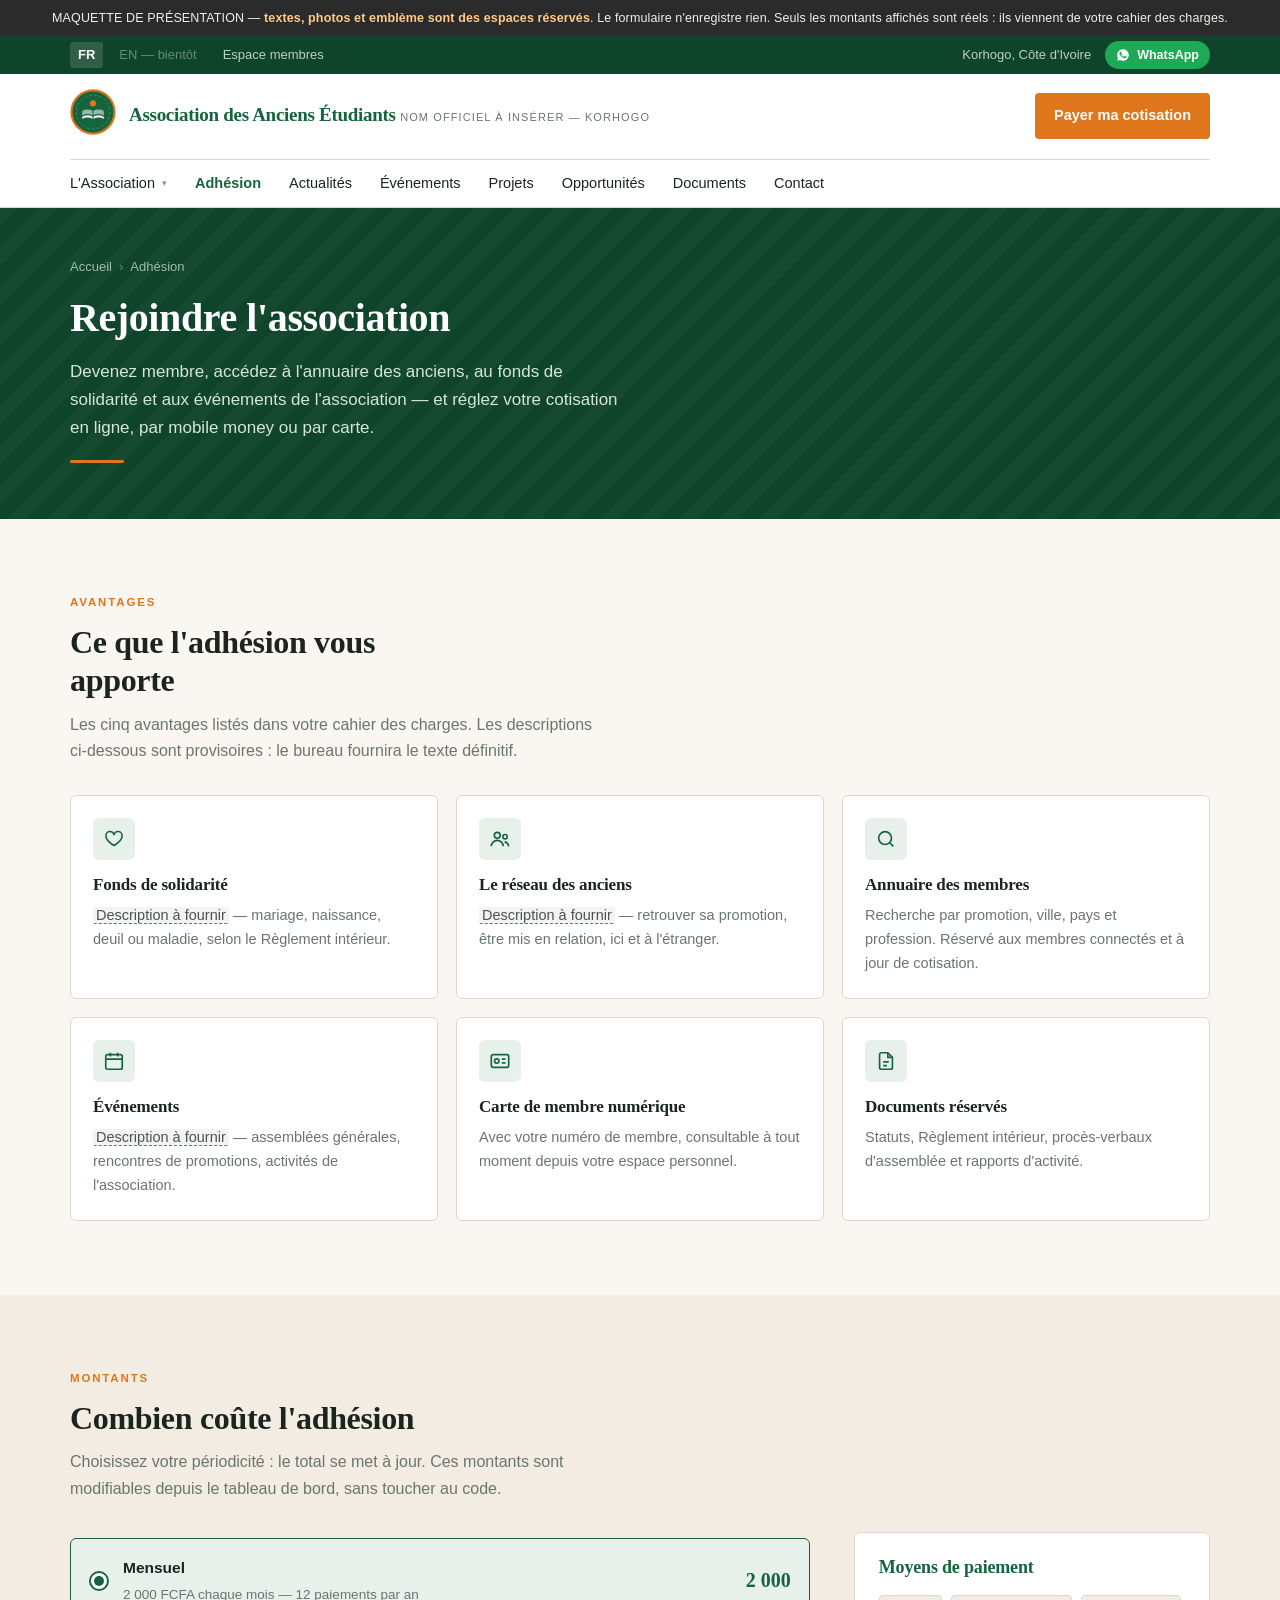
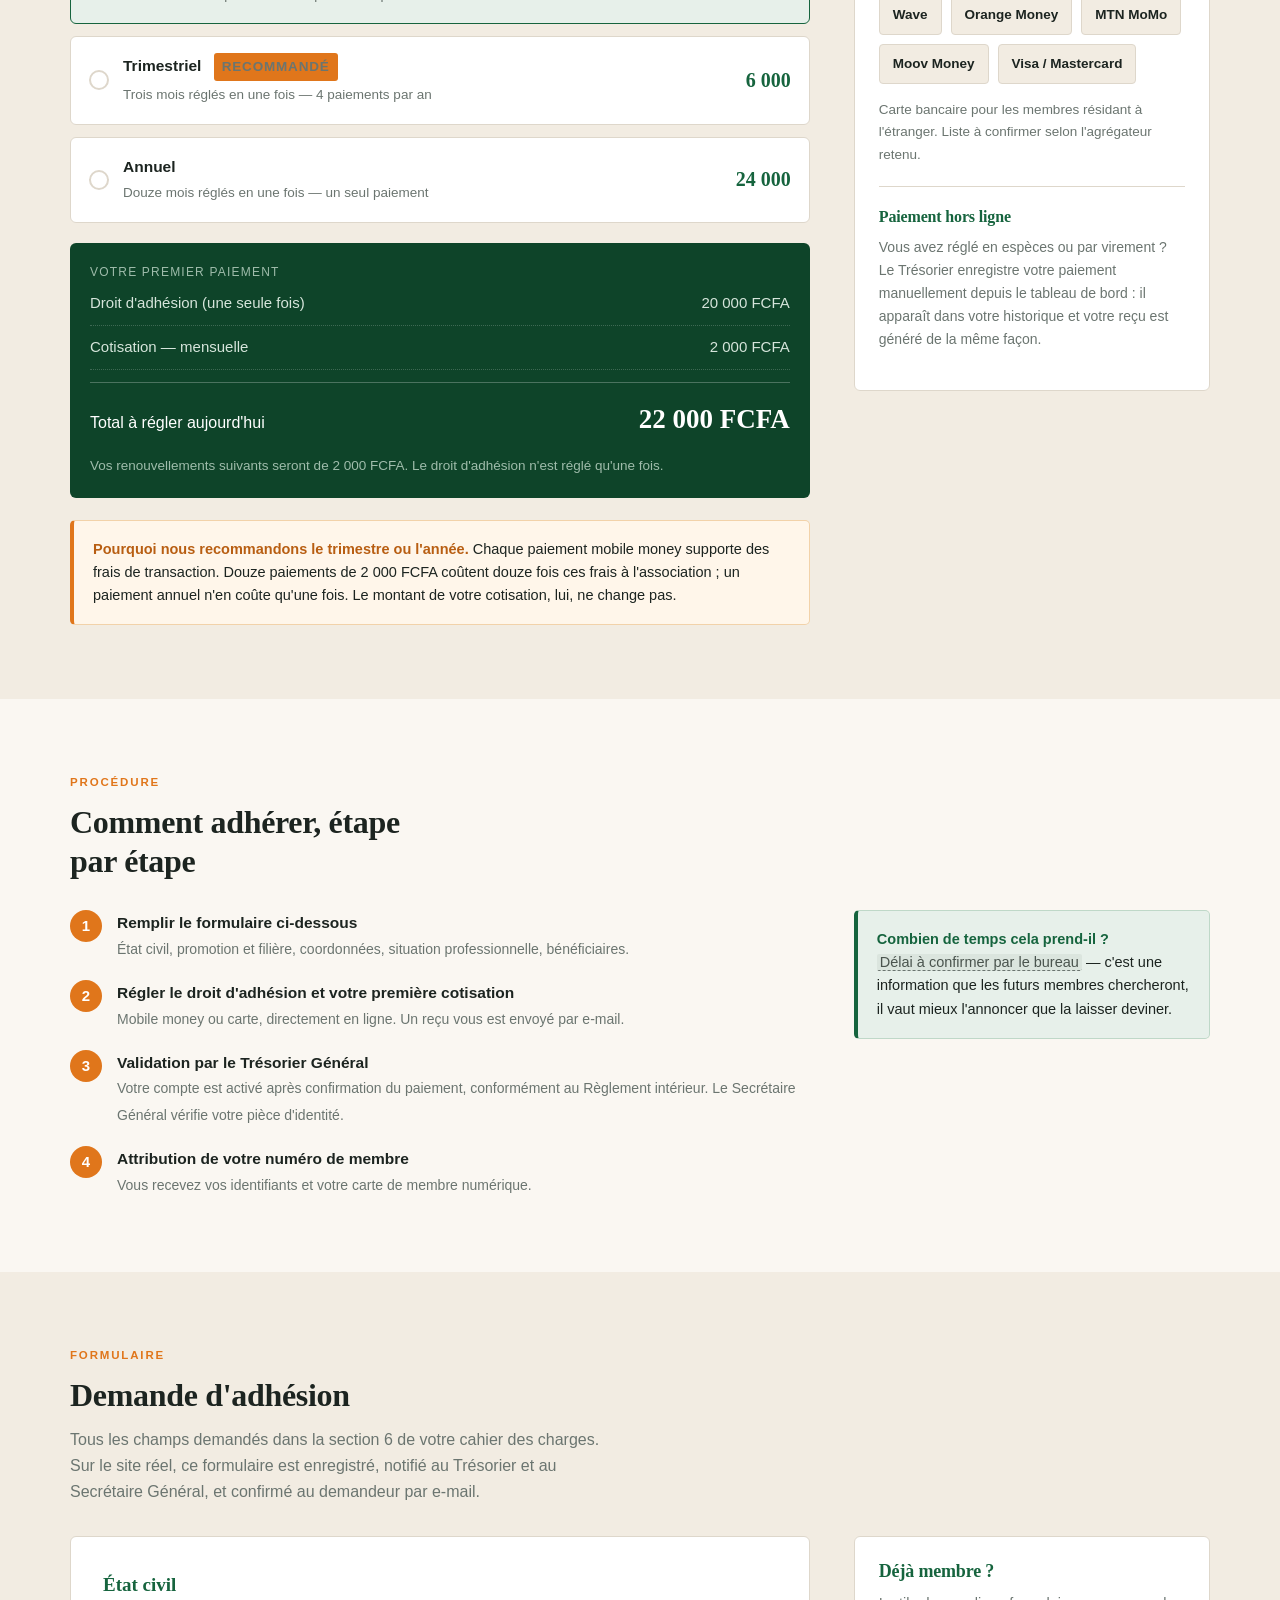
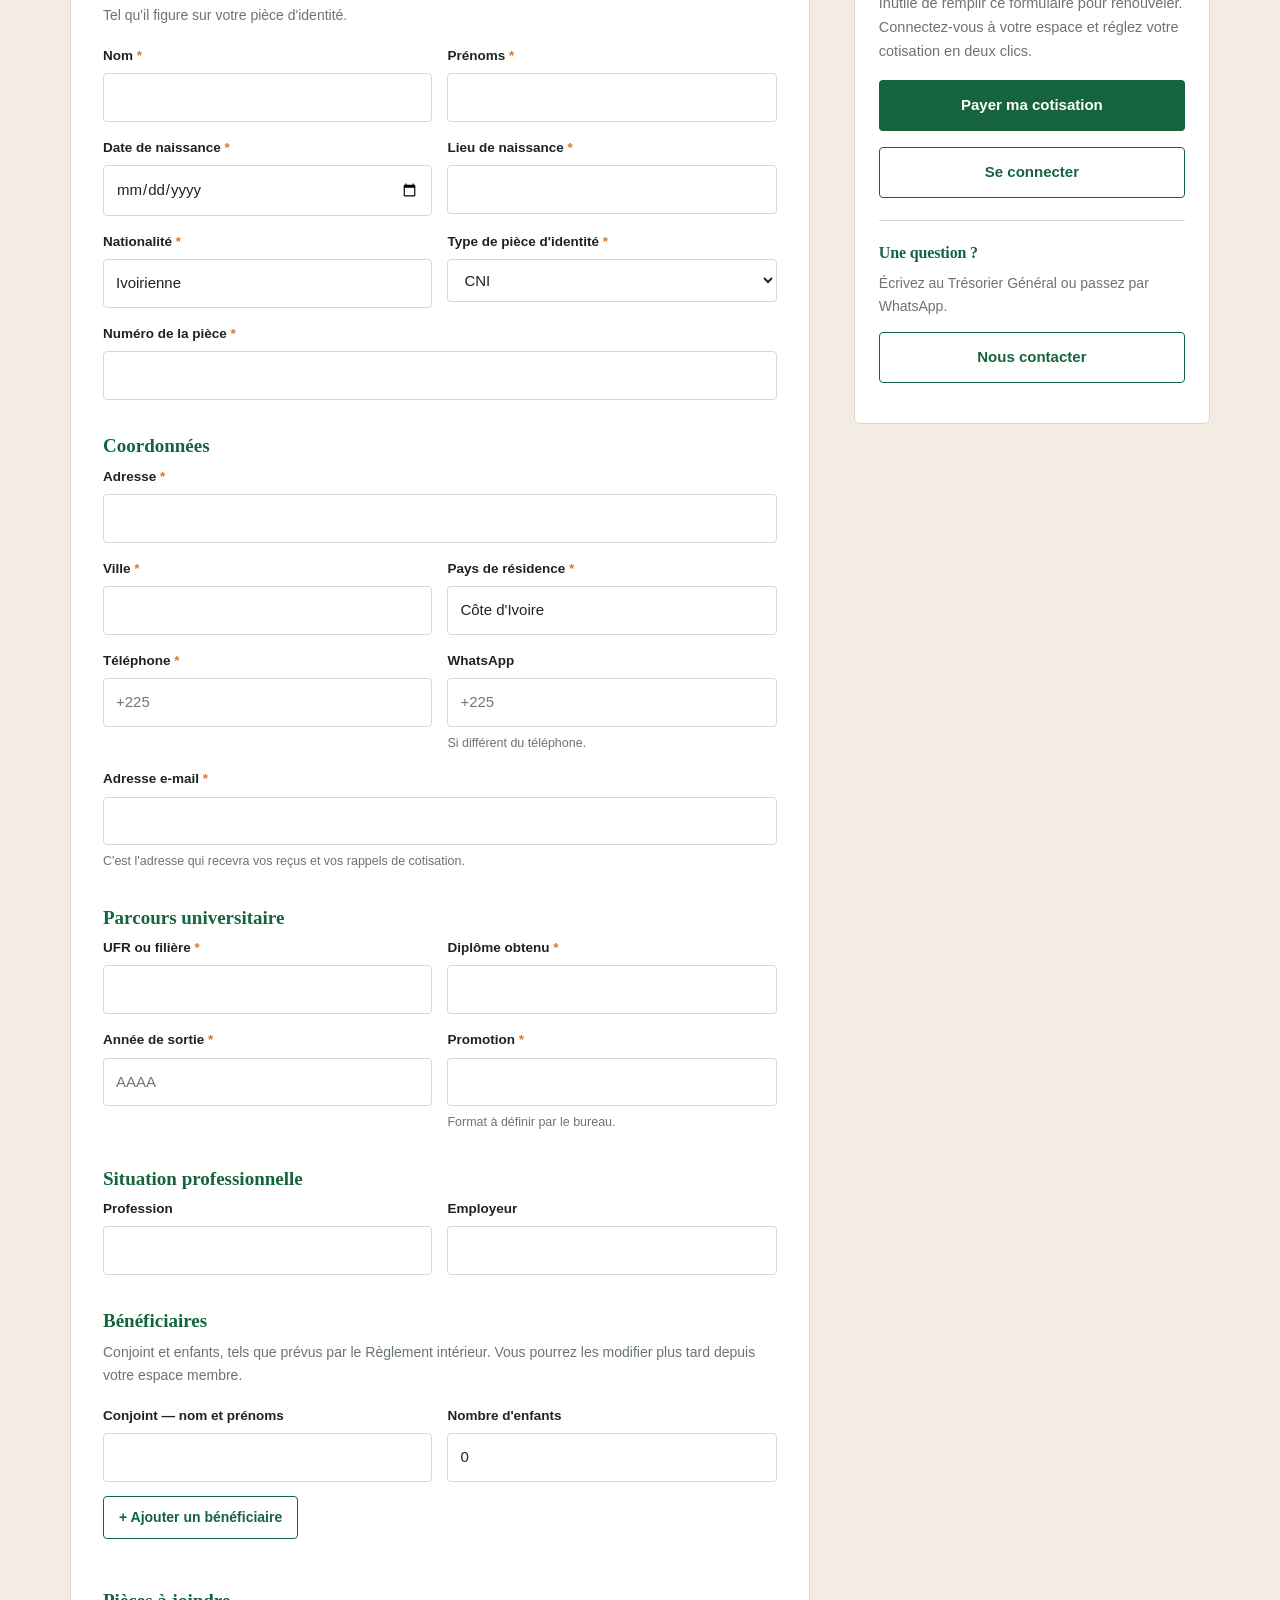
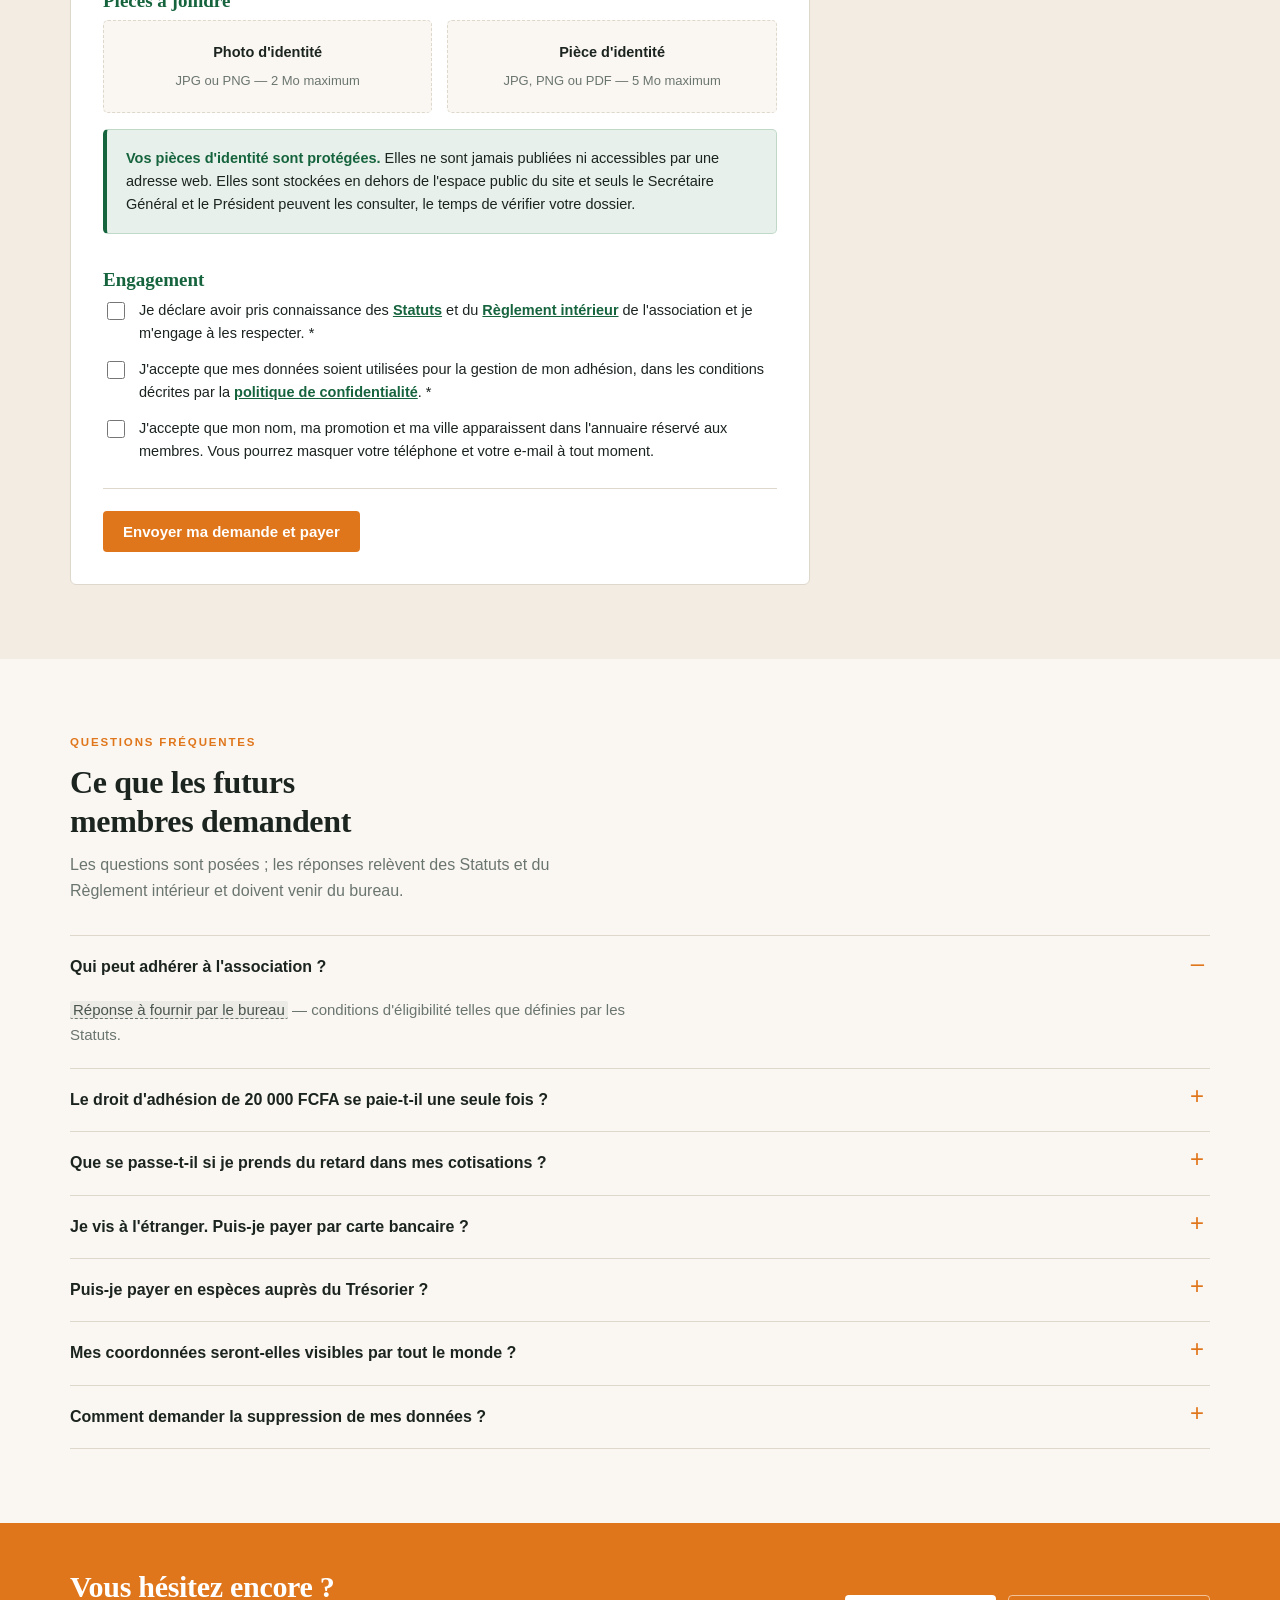
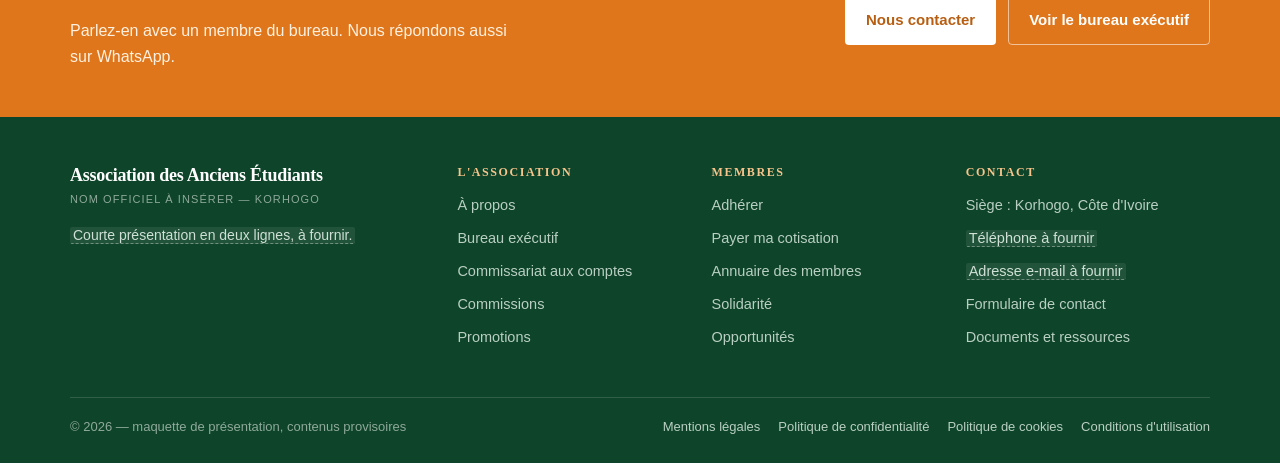
==== adhesion.html @ 7aca17e1 "Ajout des maquettes Adhesion et Bureau executif + feuille de style partagee" ====
<!DOCTYPE html>
<html lang="fr">
<head>
<meta charset="utf-8">
<meta name="viewport" content="width=device-width, initial-scale=1">
<meta name="robots" content="noindex, nofollow">
<title>Adhésion — Maquette</title>
<link rel="stylesheet" href="assets/style.css">
</head>
<body>

<div class="maquette-bar">
  MAQUETTE DE PRÉSENTATION — <b>textes, photos et emblème sont des espaces réservés</b>. Le formulaire n'enregistre rien. Seuls les montants affichés sont réels : ils viennent de votre cahier des charges.
</div>

<div class="util">
  <div class="wrap">
    <div class="util-left">
      <div class="lang"><span class="on">FR</span><span class="off">EN — bientôt</span></div>
      <a href="#">Espace membres</a>
    </div>
    <div class="util-right">
      <a href="#">Korhogo, Côte d'Ivoire</a>
      <a class="wa" href="#">
        <svg width="14" height="14" viewBox="0 0 24 24" fill="currentColor"><path d="M12 2a10 10 0 0 0-8.6 15.1L2 22l5-1.3A10 10 0 1 0 12 2zm5.5 14.2c-.2.7-1.3 1.3-1.9 1.3-.5 0-1.1.2-3.6-.8-3-1.3-4.9-4.4-5-4.6-.2-.2-1.2-1.6-1.2-3s.7-2.1 1-2.4c.3-.3.6-.4.8-.4h.6c.2 0 .4 0 .7.5l1 2.3c.1.2.1.4 0 .6l-.4.6-.3.3c-.1.2-.3.3-.1.6.2.3.8 1.3 1.7 2.1 1.2 1 2.1 1.4 2.4 1.5.3.1.4.1.6-.1l.9-1c.2-.2.4-.2.6-.1l2.1 1c.3.2.5.2.6.4.1.1.1.6-.1 1.2z"/></svg>
        WhatsApp
      </a>
    </div>
  </div>
</div>

<header class="site">
  <div class="wrap">
    <a class="brand" href="index.html">
      <span class="seal">
        <svg width="46" height="46" viewBox="0 0 64 64" role="img" aria-label="Emblème provisoire">
          <circle cx="32" cy="32" r="30" fill="#16643E"/>
          <circle cx="32" cy="32" r="30" fill="none" stroke="#E0761B" stroke-width="3"/>
          <circle cx="32" cy="32" r="23.5" fill="none" stroke="rgba(255,255,255,.35)" stroke-width="1" stroke-dasharray="3 4"/>
          <path d="M17 38.5c4.5-2.6 9.5-2.6 15 0 5.5-2.6 10.5-2.6 15 0v3.2c-4.5-2.6-9.5-2.6-15 0-5.5-2.6-10.5-2.6-15 0z" fill="#fff" opacity=".92"/>
          <path d="M17 30.5c4.5-2.6 9.5-2.6 15 0 5.5-2.6 10.5-2.6 15 0v6.4c-4.5-2.6-9.5-2.6-15 0-5.5-2.6-10.5-2.6-15 0z" fill="#fff" opacity=".55"/>
          <path d="M32 30.5v11.7" stroke="#16643E" stroke-width="1.4"/>
          <circle cx="32" cy="20" r="4.2" fill="#E0761B"/>
        </svg>
      </span>
      <span class="brand-txt">
        <span class="brand-name">Association des Anciens Étudiants</span>
        <span class="brand-sub">Nom officiel à insérer — Korhogo</span>
      </span>
    </a>

    <nav class="main">
      <ul>
        <li><a href="bureau.html">L'Association <span class="caret">▾</span></a></li>
        <li><a href="adhesion.html" style="color:var(--vert);font-weight:700">Adhésion</a></li>
        <li><a href="#">Actualités</a></li>
        <li><a href="#">Événements</a></li>
        <li><a href="#">Projets</a></li>
        <li><a href="#">Opportunités</a></li>
        <li><a href="#">Documents</a></li>
        <li><a href="#">Contact</a></li>
      </ul>
    </nav>

    <a class="btn btn-or header-cta" href="#paiement">Payer ma cotisation</a>
    <button class="burger" aria-label="Menu"><i></i><i></i><i></i></button>
  </div>
</header>

<div class="page-hero">
  <div class="wrap">
    <div class="fil"><a href="index.html">Accueil</a><span>›</span>Adhésion</div>
    <h1>Rejoindre l'association</h1>
    <p class="chapo">Devenez membre, accédez à l'annuaire des anciens, au fonds de solidarité et aux événements de l'association — et réglez votre cotisation en ligne, par mobile money ou par carte.</p>
    <div class="rule"></div>
  </div>
</div>

<section>
  <div class="wrap">
    <div class="sec-head">
      <div class="sec-kicker">Avantages</div>
      <h2>Ce que l'adhésion vous apporte</h2>
      <p>Les cinq avantages listés dans votre cahier des charges. Les descriptions ci-dessous sont provisoires : le bureau fournira le texte définitif.</p>
    </div>
    <div class="av-grid">
      <div class="av">
        <div class="ico"><svg width="22" height="22" viewBox="0 0 24 24" fill="none" stroke="currentColor" stroke-width="1.8"><path d="M20.8 8.6c0 5.5-8.8 10.4-8.8 10.4S3.2 14.1 3.2 8.6a4.4 4.4 0 0 1 8.8-.8 4.4 4.4 0 0 1 8.8.8z"/></svg></div>
        <h3>Fonds de solidarité</h3>
        <p><span class="ph">Description à fournir</span> — mariage, naissance, deuil ou maladie, selon le Règlement intérieur.</p>
      </div>
      <div class="av">
        <div class="ico"><svg width="22" height="22" viewBox="0 0 24 24" fill="none" stroke="currentColor" stroke-width="1.8"><circle cx="9" cy="8" r="3.2"/><path d="M2.5 20a6.5 6.5 0 0 1 13 0"/><circle cx="17.5" cy="9.5" r="2.4"/><path d="M17 15.2a5.5 5.5 0 0 1 4.5 4.8"/></svg></div>
        <h3>Le réseau des anciens</h3>
        <p><span class="ph">Description à fournir</span> — retrouver sa promotion, être mis en relation, ici et à l'étranger.</p>
      </div>
      <div class="av">
        <div class="ico"><svg width="22" height="22" viewBox="0 0 24 24" fill="none" stroke="currentColor" stroke-width="1.8"><circle cx="11" cy="11" r="7"/><path d="M20 20l-3.6-3.6"/></svg></div>
        <h3>Annuaire des membres</h3>
        <p>Recherche par promotion, ville, pays et profession. Réservé aux membres connectés et à jour de cotisation.</p>
      </div>
      <div class="av">
        <div class="ico"><svg width="22" height="22" viewBox="0 0 24 24" fill="none" stroke="currentColor" stroke-width="1.8"><rect x="3" y="5" width="18" height="16" rx="2"/><path d="M3 10h18M8 3v4M16 3v4"/></svg></div>
        <h3>Événements</h3>
        <p><span class="ph">Description à fournir</span> — assemblées générales, rencontres de promotions, activités de l'association.</p>
      </div>
      <div class="av">
        <div class="ico"><svg width="22" height="22" viewBox="0 0 24 24" fill="none" stroke="currentColor" stroke-width="1.8"><rect x="2.5" y="5" width="19" height="14" rx="2"/><circle cx="8.5" cy="12" r="2.4"/><path d="M14 10h4M14 14h4"/></svg></div>
        <h3>Carte de membre numérique</h3>
        <p>Avec votre numéro de membre, consultable à tout moment depuis votre espace personnel.</p>
      </div>
      <div class="av">
        <div class="ico"><svg width="22" height="22" viewBox="0 0 24 24" fill="none" stroke="currentColor" stroke-width="1.8"><path d="M14 3H7a2 2 0 0 0-2 2v14a2 2 0 0 0 2 2h10a2 2 0 0 0 2-2V8z"/><path d="M14 3v5h5M9 13h6M9 17h4"/></svg></div>
        <h3>Documents réservés</h3>
        <p>Statuts, Règlement intérieur, procès-verbaux d'assemblée et rapports d'activité.</p>
      </div>
    </div>
  </div>
</section>

<section class="intro" id="paiement">
  <div class="wrap">
    <div class="sec-head">
      <div class="sec-kicker">Montants</div>
      <h2>Combien coûte l'adhésion</h2>
      <p>Choisissez votre périodicité : le total se met à jour. Ces montants sont modifiables depuis le tableau de bord, sans toucher au code.</p>
    </div>

    <div class="adh-cols">
      <div>
        <div class="freq">
          <label>
            <input type="radio" name="freq" value="1" checked>
            <span class="opt">
              <span class="dot"></span>
              <span class="txt"><b>Mensuel</b><span>2 000 FCFA chaque mois — 12 paiements par an</span></span>
              <span class="prix">2 000</span>
            </span>
          </label>
          <label>
            <input type="radio" name="freq" value="3">
            <span class="opt">
              <span class="dot"></span>
              <span class="txt"><b>Trimestriel <span class="badge-eco">Recommandé</span></b><span>Trois mois réglés en une fois — 4 paiements par an</span></span>
              <span class="prix">6 000</span>
            </span>
          </label>
          <label>
            <input type="radio" name="freq" value="12">
            <span class="opt">
              <span class="dot"></span>
              <span class="txt"><b>Annuel</b><span>Douze mois réglés en une fois — un seul paiement</span></span>
              <span class="prix">24 000</span>
            </span>
          </label>
        </div>

        <div class="total">
          <div class="l">Votre premier paiement</div>
          <div class="ligne"><span>Droit d'adhésion (une seule fois)</span><span>20 000 FCFA</span></div>
          <div class="ligne"><span>Cotisation — <span id="lib-freq">mensuelle</span></span><span id="mt-cot">2 000 FCFA</span></div>
          <div class="somme"><span>Total à régler aujourd'hui</span><b id="mt-total">22 000 FCFA</b></div>
          <p style="font-size:13.5px;color:#9FBCAB;margin:14px 0 0">Vos renouvellements suivants seront de <span id="mt-suite">2 000 FCFA</span>. Le droit d'adhésion n'est réglé qu'une fois.</p>
        </div>

        <div class="notice" style="margin-top:22px">
          <strong>Pourquoi nous recommandons le trimestre ou l'année.</strong> Chaque paiement mobile money supporte des frais de transaction. Douze paiements de 2 000 FCFA coûtent douze fois ces frais à l'association ; un paiement annuel n'en coûte qu'une fois. Le montant de votre cotisation, lui, ne change pas.
        </div>
      </div>

      <aside class="sticky-col">
        <div class="aside-card">
          <h3>Moyens de paiement</h3>
          <div class="moyens" style="margin-top:16px">
            <span class="moyen" style="background:var(--creme-2);border-color:var(--ligne);color:var(--encre)">Wave</span>
            <span class="moyen" style="background:var(--creme-2);border-color:var(--ligne);color:var(--encre)">Orange Money</span>
            <span class="moyen" style="background:var(--creme-2);border-color:var(--ligne);color:var(--encre)">MTN MoMo</span>
            <span class="moyen" style="background:var(--creme-2);border-color:var(--ligne);color:var(--encre)">Moov Money</span>
            <span class="moyen" style="background:var(--creme-2);border-color:var(--ligne);color:var(--encre)">Visa / Mastercard</span>
          </div>
          <p style="font-size:13.5px;color:var(--gris);margin-top:15px">Carte bancaire pour les membres résidant à l'étranger. Liste à confirmer selon l'agrégateur retenu.</p>
          <hr style="border:0;border-top:1px solid var(--ligne);margin:20px 0">
          <h3 style="font-size:16px">Paiement hors ligne</h3>
          <p style="font-size:14px;color:var(--gris);margin-top:10px">Vous avez réglé en espèces ou par virement ? Le Trésorier enregistre votre paiement manuellement depuis le tableau de bord : il apparaît dans votre historique et votre reçu est généré de la même façon.</p>
        </div>
      </aside>
    </div>
  </div>
</section>

<section>
  <div class="wrap">
    <div class="sec-head">
      <div class="sec-kicker">Procédure</div>
      <h2>Comment adhérer, étape par étape</h2>
    </div>
    <div class="adh-cols">
      <div>
        <ol class="etapes" style="color:var(--encre)">
          <li><div><strong>Remplir le formulaire ci-dessous</strong><span style="color:var(--gris)">État civil, promotion et filière, coordonnées, situation professionnelle, bénéficiaires.</span></div></li>
          <li><div><strong>Régler le droit d'adhésion et votre première cotisation</strong><span style="color:var(--gris)">Mobile money ou carte, directement en ligne. Un reçu vous est envoyé par e-mail.</span></div></li>
          <li><div><strong>Validation par le Trésorier Général</strong><span style="color:var(--gris)">Votre compte est activé après confirmation du paiement, conformément au Règlement intérieur. Le Secrétaire Général vérifie votre pièce d'identité.</span></div></li>
          <li><div><strong>Attribution de votre numéro de membre</strong><span style="color:var(--gris)">Vous recevez vos identifiants et votre carte de membre numérique.</span></div></li>
        </ol>
      </div>
      <aside>
        <div class="notice vert">
          <strong>Combien de temps cela prend-il ?</strong><br>
          <span class="ph">Délai à confirmer par le bureau</span> — c'est une information que les futurs membres chercheront, il vaut mieux l'annoncer que la laisser deviner.
        </div>
      </aside>
    </div>
  </div>
</section>

<section class="intro">
  <div class="wrap">
    <div class="sec-head">
      <div class="sec-kicker">Formulaire</div>
      <h2>Demande d'adhésion</h2>
      <p>Tous les champs demandés dans la section 6 de votre cahier des charges. Sur le site réel, ce formulaire est enregistré, notifié au Trésorier et au Secrétaire Général, et confirmé au demandeur par e-mail.</p>
    </div>

    <div class="adh-cols">
      <form class="form-card" id="adh" novalidate>
        <fieldset class="fs">
          <legend>État civil</legend>
          <p class="hint">Tel qu'il figure sur votre pièce d'identité.</p>
          <div class="fgrid">
            <div class="f"><label>Nom <span class="req">*</span></label><input type="text" autocomplete="family-name"></div>
            <div class="f"><label>Prénoms <span class="req">*</span></label><input type="text" autocomplete="given-name"></div>
            <div class="f"><label>Date de naissance <span class="req">*</span></label><input type="date"></div>
            <div class="f"><label>Lieu de naissance <span class="req">*</span></label><input type="text"></div>
            <div class="f"><label>Nationalité <span class="req">*</span></label><input type="text" value="Ivoirienne"></div>
            <div class="f">
              <label>Type de pièce d'identité <span class="req">*</span></label>
              <select><option>CNI</option><option>Passeport</option><option>Attestation d'identité</option><option>Carte consulaire</option><option>Titre de séjour</option></select>
            </div>
            <div class="f col2"><label>Numéro de la pièce <span class="req">*</span></label><input type="text"></div>
          </div>
        </fieldset>

        <fieldset class="fs">
          <legend>Coordonnées</legend>
          <div class="fgrid">
            <div class="f col2"><label>Adresse <span class="req">*</span></label><input type="text"></div>
            <div class="f"><label>Ville <span class="req">*</span></label><input type="text"></div>
            <div class="f"><label>Pays de résidence <span class="req">*</span></label><input type="text" value="Côte d'Ivoire"></div>
            <div class="f"><label>Téléphone <span class="req">*</span></label><input type="tel" placeholder="+225"></div>
            <div class="f"><label>WhatsApp</label><input type="tel" placeholder="+225"><span class="aide">Si différent du téléphone.</span></div>
            <div class="f col2"><label>Adresse e-mail <span class="req">*</span></label><input type="email"><span class="aide">C'est l'adresse qui recevra vos reçus et vos rappels de cotisation.</span></div>
          </div>
        </fieldset>

        <fieldset class="fs">
          <legend>Parcours universitaire</legend>
          <div class="fgrid">
            <div class="f"><label>UFR ou filière <span class="req">*</span></label><input type="text"></div>
            <div class="f"><label>Diplôme obtenu <span class="req">*</span></label><input type="text"></div>
            <div class="f"><label>Année de sortie <span class="req">*</span></label><input type="number" min="1990" max="2026" placeholder="AAAA"></div>
            <div class="f"><label>Promotion <span class="req">*</span></label><input type="text"><span class="aide">Format à définir par le bureau.</span></div>
          </div>
        </fieldset>

        <fieldset class="fs">
          <legend>Situation professionnelle</legend>
          <div class="fgrid">
            <div class="f"><label>Profession</label><input type="text"></div>
            <div class="f"><label>Employeur</label><input type="text"></div>
          </div>
        </fieldset>

        <fieldset class="fs">
          <legend>Bénéficiaires</legend>
          <p class="hint">Conjoint et enfants, tels que prévus par le Règlement intérieur. Vous pourrez les modifier plus tard depuis votre espace membre.</p>
          <div class="fgrid">
            <div class="f"><label>Conjoint — nom et prénoms</label><input type="text"></div>
            <div class="f"><label>Nombre d'enfants</label><input type="number" min="0" value="0"></div>
          </div>
          <p style="margin-top:14px"><a class="btn btn-line" href="#" onclick="return false" style="padding:9px 15px;font-size:14px">+ Ajouter un bénéficiaire</a></p>
        </fieldset>

        <fieldset class="fs">
          <legend>Pièces à joindre</legend>
          <div class="fgrid">
            <div class="f"><div class="upload"><div class="t">Photo d'identité</div><div class="s">JPG ou PNG — 2 Mo maximum</div></div></div>
            <div class="f"><div class="upload"><div class="t">Pièce d'identité</div><div class="s">JPG, PNG ou PDF — 5 Mo maximum</div></div></div>
          </div>
          <div class="notice vert" style="margin-top:16px">
            <strong>Vos pièces d'identité sont protégées.</strong> Elles ne sont jamais publiées ni accessibles par une adresse web. Elles sont stockées en dehors de l'espace public du site et seuls le Secrétaire Général et le Président peuvent les consulter, le temps de vérifier votre dossier.
          </div>
        </fieldset>

        <fieldset class="fs">
          <legend>Engagement</legend>
          <div class="check">
            <input type="checkbox" id="ok1">
            <label for="ok1" style="font-weight:400">Je déclare avoir pris connaissance des <a href="#" style="color:var(--vert);font-weight:600">Statuts</a> et du <a href="#" style="color:var(--vert);font-weight:600">Règlement intérieur</a> de l'association et je m'engage à les respecter. <span class="req">*</span></label>
          </div>
          <div class="check" style="margin-top:14px">
            <input type="checkbox" id="ok2">
            <label for="ok2" style="font-weight:400">J'accepte que mes données soient utilisées pour la gestion de mon adhésion, dans les conditions décrites par la <a href="#" style="color:var(--vert);font-weight:600">politique de confidentialité</a>. <span class="req">*</span></label>
          </div>
          <div class="check" style="margin-top:14px">
            <input type="checkbox" id="ok3">
            <label for="ok3" style="font-weight:400">J'accepte que mon nom, ma promotion et ma ville apparaissent dans l'annuaire réservé aux membres. Vous pourrez masquer votre téléphone et votre e-mail à tout moment.</label>
          </div>
        </fieldset>

        <div class="form-foot">
          <button class="btn btn-or" type="submit" style="border:0;cursor:pointer;font-family:inherit">Envoyer ma demande et payer</button>
          <div class="form-msg" id="msg">Maquette de présentation — le formulaire n'est pas actif et rien n'a été enregistré. Sur le site réel, vous seriez dirigé vers le paiement.</div>
        </div>
      </form>

      <aside class="sticky-col">
        <div class="aside-card">
          <h3>Déjà membre ?</h3>
          <p style="font-size:14.5px;color:var(--gris);margin-top:10px">Inutile de remplir ce formulaire pour renouveler. Connectez-vous à votre espace et réglez votre cotisation en deux clics.</p>
          <p style="margin-top:16px"><a class="btn btn-vert" style="width:100%" href="#">Payer ma cotisation</a></p>
          <p style="margin-top:10px"><a class="btn btn-line" style="width:100%" href="#">Se connecter</a></p>
          <hr style="border:0;border-top:1px solid var(--ligne);margin:22px 0">
          <h3 style="font-size:16px">Une question ?</h3>
          <p style="font-size:14px;color:var(--gris);margin-top:10px">Écrivez au Trésorier Général ou passez par WhatsApp.</p>
          <p style="margin-top:14px"><a class="btn btn-line" style="width:100%" href="#">Nous contacter</a></p>
        </div>
      </aside>
    </div>
  </div>
</section>

<section>
  <div class="wrap">
    <div class="sec-head">
      <div class="sec-kicker">Questions fréquentes</div>
      <h2>Ce que les futurs membres demandent</h2>
      <p>Les questions sont posées ; les réponses relèvent des Statuts et du Règlement intérieur et doivent venir du bureau.</p>
    </div>
    <div class="faq">
      <details open>
        <summary>Qui peut adhérer à l'association ?</summary>
        <div class="rep"><span class="ph">Réponse à fournir par le bureau</span> — conditions d'éligibilité telles que définies par les Statuts.</div>
      </details>
      <details>
        <summary>Le droit d'adhésion de 20 000 FCFA se paie-t-il une seule fois ?</summary>
        <div class="rep">Oui. Il est dû une fois, à l'inscription. Ensuite, seule la cotisation de 2 000 FCFA par mois reste due, que vous réglez au mois, au trimestre ou à l'année.</div>
      </details>
      <details>
        <summary>Que se passe-t-il si je prends du retard dans mes cotisations ?</summary>
        <div class="rep"><span class="ph">Réponse à fournir par le bureau</span> — le Règlement intérieur prévoit ce point. Techniquement, le site affiche votre statut « à jour » ou « en retard » et vous envoie des rappels automatiques avant échéance.</div>
      </details>
      <details>
        <summary>Je vis à l'étranger. Puis-je payer par carte bancaire ?</summary>
        <div class="rep">Oui. Visa et Mastercard sont acceptées au même titre que le mobile money, et le montant reste identique.</div>
      </details>
      <details>
        <summary>Puis-je payer en espèces auprès du Trésorier ?</summary>
        <div class="rep">Oui. Le Trésorier enregistre alors votre paiement manuellement : il apparaît dans votre historique et votre reçu est généré comme pour un paiement en ligne.</div>
      </details>
      <details>
        <summary>Mes coordonnées seront-elles visibles par tout le monde ?</summary>
        <div class="rep">Non. L'annuaire est réservé aux membres connectés, et vous pouvez masquer votre téléphone et votre adresse e-mail depuis votre espace personnel. Votre pièce d'identité, elle, n'est jamais visible par les autres membres.</div>
      </details>
      <details>
        <summary>Comment demander la suppression de mes données ?</summary>
        <div class="rep">Une procédure est prévue : vous en faites la demande depuis votre espace ou auprès du Secrétaire Général, et vos données personnelles sont supprimées. <span class="ph">Délai et modalités à confirmer par le bureau.</span></div>
      </details>
    </div>
  </div>
</section>

<div class="bande">
  <div class="wrap">
    <div>
      <h2>Vous hésitez encore ?</h2>
      <p>Parlez-en avec un membre du bureau. Nous répondons aussi sur WhatsApp.</p>
    </div>
    <div class="acts">
      <a class="btn btn-white" href="#">Nous contacter</a>
      <a class="btn btn-ghost" href="bureau.html">Voir le bureau exécutif</a>
    </div>
  </div>
</div>

<footer class="site">
  <div class="wrap">
    <div class="f-grid">
      <div class="f-brand">
        <div class="brand-name" style="font-family:var(--serif);font-size:18px;font-weight:700;color:#fff">Association des Anciens Étudiants</div>
        <div class="brand-sub" style="font-size:11px;letter-spacing:.1em;text-transform:uppercase;margin-top:4px;color:#8FA99A">Nom officiel à insérer — Korhogo</div>
        <p class="f-about"><span class="ph" style="background:rgba(255,255,255,.08);border-bottom-color:rgba(255,255,255,.35);color:#CFE0D5">Courte présentation en deux lignes, à fournir.</span></p>
      </div>
      <div>
        <h4>L'association</h4>
        <ul>
          <li><a href="#">À propos</a></li>
          <li><a href="bureau.html">Bureau exécutif</a></li>
          <li><a href="#">Commissariat aux comptes</a></li>
          <li><a href="#">Commissions</a></li>
          <li><a href="#">Promotions</a></li>
        </ul>
      </div>
      <div>
        <h4>Membres</h4>
        <ul>
          <li><a href="adhesion.html">Adhérer</a></li>
          <li><a href="#">Payer ma cotisation</a></li>
          <li><a href="#">Annuaire des membres</a></li>
          <li><a href="#">Solidarité</a></li>
          <li><a href="#">Opportunités</a></li>
        </ul>
      </div>
      <div>
        <h4>Contact</h4>
        <ul>
          <li>Siège : Korhogo, Côte d'Ivoire</li>
          <li><span class="ph" style="background:rgba(255,255,255,.08);border-bottom-color:rgba(255,255,255,.35);color:#CFE0D5">Téléphone à fournir</span></li>
          <li><span class="ph" style="background:rgba(255,255,255,.08);border-bottom-color:rgba(255,255,255,.35);color:#CFE0D5">Adresse e-mail à fournir</span></li>
          <li><a href="#">Formulaire de contact</a></li>
          <li><a href="#">Documents et ressources</a></li>
        </ul>
      </div>
    </div>
    <div class="f-bottom">
      <div>© 2026 — maquette de présentation, contenus provisoires</div>
      <ul>
        <li><a href="#">Mentions légales</a></li>
        <li><a href="#">Politique de confidentialité</a></li>
        <li><a href="#">Politique de cookies</a></li>
        <li><a href="#">Conditions d'utilisation</a></li>
      </ul>
    </div>
  </div>
</footer>

<script>
(function(){
  var DROIT=20000, MOIS=2000;
  var libelles={1:"mensuelle",3:"trimestrielle",12:"annuelle"};
  function fmt(n){return n.toLocaleString("fr-FR").replace(/ | /g," ")+" FCFA";}
  function maj(){
    var v=parseInt(document.querySelector('input[name=freq]:checked').value,10);
    var cot=MOIS*v;
    document.getElementById("lib-freq").textContent=libelles[v];
    document.getElementById("mt-cot").textContent=fmt(cot);
    document.getElementById("mt-total").textContent=fmt(DROIT+cot);
    document.getElementById("mt-suite").textContent=fmt(cot);
  }
  Array.prototype.forEach.call(document.querySelectorAll('input[name=freq]'),function(r){r.addEventListener("change",maj);});
  maj();
  document.getElementById("adh").addEventListener("submit",function(e){
    e.preventDefault();
    document.getElementById("msg").classList.add("on");
  });
})();
</script>
</body>
</html>
---- assets/style.css ----
:root{
  --vert:#16643E;
  --vert-fonce:#0E4429;
  --vert-clair:#E7F0EA;
  --orange:#E0761B;
  --orange-fonce:#B85E12;
  --creme:#FAF7F2;
  --creme-2:#F2ECE2;
  --encre:#1C2420;
  --gris:#6B7570;
  --ligne:#DED7CB;
  --serif:"Iowan Old Style","Palatino Linotype",Palatino,Georgia,"Times New Roman",serif;
  --sans:-apple-system,BlinkMacSystemFont,"Segoe UI",Roboto,"Helvetica Neue",Arial,sans-serif;
}
*{box-sizing:border-box}
html{-webkit-text-size-adjust:100%}
body{margin:0;background:var(--creme);color:var(--encre);font-family:var(--sans);font-size:16px;line-height:1.65;-webkit-font-smoothing:antialiased}
img{max-width:100%;display:block}
a{color:inherit}
h1,h2,h3,h4{font-family:var(--serif);font-weight:600;line-height:1.2;margin:0;letter-spacing:-.01em}
.wrap{width:100%;max-width:1180px;margin:0 auto;padding:0 20px}

/* ---------- bandeau maquette ---------- */
.maquette-bar{background:#2B2B2B;color:#F3EFE8;font-size:12.5px;line-height:1.45;padding:9px 0;text-align:center;letter-spacing:.01em}
.maquette-bar b{color:#FFC98A;font-weight:600}

/* ---------- barre utilitaire ---------- */
.util{background:var(--vert-fonce);color:#CFE0D5;font-size:13px}
.util .wrap{display:flex;align-items:center;justify-content:space-between;gap:16px;min-height:38px;flex-wrap:wrap}
.util-left{display:flex;align-items:center;gap:18px}
.util a{text-decoration:none;opacity:.9}
.util a:hover{opacity:1;color:#fff}
.lang{display:flex;align-items:center;gap:8px}
.lang span{padding:2px 8px;border-radius:3px}
.lang .on{background:rgba(255,255,255,.14);color:#fff;font-weight:600}
.lang .off{opacity:.45}
.util-right{display:flex;align-items:center;gap:14px}
.wa{display:inline-flex;align-items:center;gap:7px;background:#1FA855;color:#fff !important;padding:4px 11px;border-radius:100px;font-weight:600;font-size:12.5px;opacity:1 !important}

/* ---------- entête ---------- */
header.site{background:#fff;border-bottom:1px solid var(--ligne);position:sticky;top:0;z-index:40}
header.site .wrap{display:flex;align-items:center;gap:20px;min-height:82px}
.brand{display:flex;align-items:center;gap:13px;text-decoration:none;flex:1;min-width:0}
.brand .seal{flex:0 0 auto}
.brand-txt{min-width:0}
.brand-name{font-family:var(--serif);font-size:19px;font-weight:700;color:var(--vert);line-height:1.15;letter-spacing:-.015em}
.brand-sub{font-size:11px;letter-spacing:.1em;text-transform:uppercase;color:var(--gris);margin-top:3px;white-space:nowrap;overflow:hidden;text-overflow:ellipsis}
nav.main{display:none}
nav.main ul{display:flex;list-style:none;margin:0;padding:0;gap:2px}
nav.main a{display:block;padding:9px 11px;text-decoration:none;font-size:14.5px;font-weight:500;color:var(--encre);border-radius:4px}
nav.main a:hover{background:var(--vert-clair);color:var(--vert)}
nav.main .caret{font-size:9px;opacity:.5;margin-left:3px;vertical-align:middle}
.btn{display:inline-block;text-decoration:none;font-weight:600;border-radius:4px;padding:12px 20px;font-size:15px;text-align:center;border:1.5px solid transparent;transition:background .15s,color .15s}
.btn-or{background:var(--orange);color:#fff}
.btn-or:hover{background:var(--orange-fonce)}
.btn-vert{background:var(--vert);color:#fff}
.btn-vert:hover{background:var(--vert-fonce)}
.btn-ghost{border-color:rgba(255,255,255,.55);color:#fff}
.btn-ghost:hover{background:rgba(255,255,255,.12)}
.btn-line{border-color:var(--vert);color:var(--vert)}
.btn-line:hover{background:var(--vert-clair)}
.header-cta{display:none}
.burger{margin-left:auto;width:42px;height:42px;border:1px solid var(--ligne);background:#fff;border-radius:4px;display:flex;flex-direction:column;justify-content:center;align-items:center;gap:4px;cursor:pointer}
.burger i{display:block;width:18px;height:2px;background:var(--vert)}

/* ---------- héros ---------- */
.hero{position:relative;background:var(--vert-fonce);color:#fff;overflow:hidden}
.hero .photo-slot{position:absolute;inset:0;background:
   repeating-linear-gradient(135deg,rgba(255,255,255,.028) 0 14px,transparent 14px 28px),
   radial-gradient(120% 90% at 78% 8%,#1B7A4B 0%,#125636 45%,#0B3E26 100%);}
.hero .photo-tag{position:absolute;right:14px;bottom:12px;font-size:11px;letter-spacing:.08em;text-transform:uppercase;color:rgba(255,255,255,.5);border:1px dashed rgba(255,255,255,.35);padding:4px 9px;border-radius:3px}
.hero-inner{position:relative;padding:56px 0 62px}
.eyebrow{display:inline-block;font-size:11.5px;letter-spacing:.16em;text-transform:uppercase;color:#F7C48C;border-left:3px solid var(--orange);padding-left:11px;margin-bottom:20px}
.hero h1{font-size:33px;line-height:1.13;max-width:16ch}
.hero .slogan{margin:18px 0 0;font-size:17px;line-height:1.55;color:#D6E5DB;max-width:46ch}
.hero .slogan .ph{border-bottom:1px dashed rgba(255,255,255,.4)}
.hero-actions{display:flex;flex-wrap:wrap;gap:12px;margin-top:30px}
.hero-actions .btn{padding:13px 22px}
.hero-links{margin-top:30px;padding-top:20px;border-top:1px solid rgba(255,255,255,.16);display:flex;flex-wrap:wrap;gap:9px 22px;font-size:14px}
.hero-links a{color:#CFE0D5;text-decoration:none;display:inline-flex;align-items:center;gap:8px}
.hero-links a:hover{color:#fff}
.hero-links svg{opacity:.75}

/* ---------- chiffres ---------- */
.chiffres{background:#fff;border-bottom:1px solid var(--ligne)}
.chiffres .grid{display:grid;grid-template-columns:repeat(2,1fr)}
.chiffre{padding:26px 16px;text-align:center;border-right:1px solid var(--ligne);border-bottom:1px solid var(--ligne)}
.chiffre:nth-child(2n){border-right:0}
.chiffre .n{font-family:var(--serif);font-size:36px;font-weight:700;color:var(--vert);line-height:1;letter-spacing:-.02em}
.chiffre .n.vide{color:var(--ligne)}
.chiffre .l{font-size:12.5px;letter-spacing:.09em;text-transform:uppercase;color:var(--gris);margin-top:9px}

/* ---------- sections ---------- */
section{padding:56px 0}
.sec-head{margin-bottom:30px}
.sec-kicker{font-size:11.5px;letter-spacing:.16em;text-transform:uppercase;color:var(--orange);font-weight:700;margin-bottom:11px}
.sec-head h2{font-size:27px;max-width:22ch}
.sec-head p{color:var(--gris);margin:12px 0 0;max-width:60ch}
.rule{width:54px;height:3px;background:var(--orange);border-radius:2px;margin-top:16px}

/* intro */
.intro{background:var(--creme-2)}
.intro-grid{display:grid;gap:30px}
.intro p.lead{font-size:18px;line-height:1.7;margin:0 0 16px}
.ph{background:rgba(28,36,32,.055);border-bottom:1px dashed var(--gris);border-radius:2px;padding:0 3px;color:#4A544E}
.valeurs{list-style:none;margin:22px 0 0;padding:0;display:grid;gap:11px}
.valeurs li{display:flex;gap:11px;align-items:flex-start;font-size:15px}
.valeurs .tick{flex:0 0 auto;width:20px;height:20px;border-radius:50%;background:var(--vert-clair);color:var(--vert);display:flex;align-items:center;justify-content:center;font-size:12px;font-weight:700;margin-top:2px}
.aside-card{background:#fff;border:1px solid var(--ligne);border-radius:6px;padding:24px}
.aside-card h3{font-size:18px;color:var(--vert)}
.legal-list{list-style:none;margin:16px 0 0;padding:0;font-size:14.5px}
.legal-list li{display:flex;justify-content:space-between;gap:14px;padding:10px 0;border-bottom:1px dotted var(--ligne)}
.legal-list li:last-child{border-bottom:0}
.legal-list span:first-child{color:var(--gris)}
.legal-list span:last-child{text-align:right;font-weight:600}

/* actualités */
.news-grid{display:grid;gap:22px}
.card{background:#fff;border:1px solid var(--ligne);border-radius:6px;overflow:hidden;display:flex;flex-direction:column}
.card .img{aspect-ratio:16/10;background:
  repeating-linear-gradient(135deg,#EDE6DA 0 12px,#E6DED0 12px 24px);
  display:flex;align-items:center;justify-content:center;position:relative}
.card .img .tag{font-size:10.5px;letter-spacing:.1em;text-transform:uppercase;color:#9A9082;border:1px dashed #C9BFAE;padding:5px 10px;border-radius:3px;background:rgba(255,255,255,.6)}
.card .body{padding:19px 20px 22px;flex:1;display:flex;flex-direction:column}
.cat{display:inline-block;align-self:flex-start;font-size:11px;letter-spacing:.09em;text-transform:uppercase;font-weight:700;color:var(--vert);background:var(--vert-clair);padding:4px 9px;border-radius:3px;margin-bottom:12px}
.card h3{font-size:18px;line-height:1.3}
.meta{font-size:13px;color:var(--gris);margin-top:11px}
.card .more{margin-top:14px;font-size:14px;font-weight:600;color:var(--orange);text-decoration:none}
.news-foot{margin-top:28px}

/* événement */
.event{background:var(--vert);color:#fff;border-radius:6px;padding:26px;display:grid;gap:22px}
.event .kick{font-size:11.5px;letter-spacing:.16em;text-transform:uppercase;color:#F7C48C;font-weight:700}
.event h3{font-size:22px;margin-top:12px}
.event .when{margin-top:16px;display:grid;gap:9px;font-size:15px;color:#D6E5DB}
.event .when div{display:flex;gap:10px;align-items:flex-start}
.event .ph{background:rgba(255,255,255,.13);border-bottom-color:rgba(255,255,255,.45);color:#EAF3ED}
.datebox{flex:0 0 auto;width:88px;height:88px;border:2px solid rgba(255,255,255,.3);border-radius:6px;display:flex;flex-direction:column;align-items:center;justify-content:center;line-height:1}
.datebox .d{font-family:var(--serif);font-size:32px;font-weight:700}
.datebox .m{font-size:11px;letter-spacing:.14em;text-transform:uppercase;margin-top:7px;color:#F7C48C}

/* adhésion */
.adhesion{background:var(--vert-fonce);color:#fff}
.adh-grid{display:grid;gap:30px}
.adhesion h2{font-size:27px;color:#fff}
.adhesion .sec-kicker{color:#F7C48C}
.adhesion p{color:#D6E5DB}
.tarifs{display:grid;gap:14px;margin-top:6px}
.tarif{background:rgba(255,255,255,.07);border:1px solid rgba(255,255,255,.16);border-radius:6px;padding:20px}
.tarif .t{font-size:12px;letter-spacing:.1em;text-transform:uppercase;color:#F7C48C;font-weight:700}
.tarif .v{font-family:var(--serif);font-size:29px;font-weight:700;margin-top:9px;line-height:1.1}
.tarif .v small{font-family:var(--sans);font-size:14px;font-weight:500;color:#CFE0D5;letter-spacing:0}
.tarif .n{font-size:13.5px;color:#CFE0D5;margin-top:9px}
.paiement{margin-top:26px;padding-top:22px;border-top:1px solid rgba(255,255,255,.16)}
.paiement .lbl{font-size:12px;letter-spacing:.1em;text-transform:uppercase;color:#9FBCAB;margin-bottom:13px}
.moyens{display:flex;flex-wrap:wrap;gap:9px}
.moyen{background:rgba(255,255,255,.1);border:1px solid rgba(255,255,255,.18);border-radius:4px;padding:8px 13px;font-size:13.5px;font-weight:600}
.etapes{list-style:none;counter-reset:e;margin:0;padding:0;display:grid;gap:18px}
.etapes li{counter-increment:e;display:flex;gap:15px;align-items:flex-start}
.etapes li::before{content:counter(e);flex:0 0 auto;width:32px;height:32px;border-radius:50%;background:var(--orange);color:#fff;font-weight:700;display:flex;align-items:center;justify-content:center;font-size:15px}
.etapes li > div{min-width:0}
.etapes strong{display:block;font-size:15.5px}
.etapes span{font-size:14px;color:#CFE0D5}

/* projets */
.proj-grid{display:grid;gap:22px}
.proj{background:#fff;border:1px solid var(--ligne);border-radius:6px;padding:24px;border-top:3px solid var(--orange)}
.proj h3{font-size:19px}
.proj p{font-size:14.5px;color:var(--gris);margin:11px 0 0}
.proj .kpi{margin-top:18px;padding-top:15px;border-top:1px dotted var(--ligne);display:flex;gap:22px}
.proj .kpi div .n{font-family:var(--serif);font-size:23px;font-weight:700;color:var(--ligne)}
.proj .kpi div .l{font-size:11.5px;letter-spacing:.08em;text-transform:uppercase;color:var(--gris)}

/* partenaires */
.partenaires{background:#fff;border-top:1px solid var(--ligne);border-bottom:1px solid var(--ligne);padding:44px 0}
.logos{display:grid;grid-template-columns:repeat(2,1fr);gap:14px;margin-top:24px}
.logo-slot{height:74px;border:1px dashed var(--ligne);border-radius:5px;display:flex;align-items:center;justify-content:center;font-size:11px;letter-spacing:.09em;text-transform:uppercase;color:#A99E8D;background:var(--creme)}

/* bande finale */
.bande{background:var(--orange);color:#fff;padding:46px 0}
.bande h2{font-size:26px;color:#fff;max-width:20ch}
.bande p{margin:13px 0 0;max-width:52ch;color:#FFF1E1}
.bande .acts{display:flex;flex-wrap:wrap;gap:12px;margin-top:24px}
.bande .btn-white{background:#fff;color:var(--orange-fonce)}
.bande .btn-white:hover{background:#FFF3E6}

/* pied */
footer.site{background:var(--vert-fonce);color:#B9CFC2;font-size:14.5px;padding:48px 0 0}
.f-grid{display:grid;gap:32px}
footer h4{font-size:12px;letter-spacing:.13em;text-transform:uppercase;color:#F7C48C;margin-bottom:15px}
footer ul{list-style:none;margin:0;padding:0}
footer li{margin-bottom:9px}
footer a{text-decoration:none;color:#B9CFC2}
footer a:hover{color:#fff}
.f-brand .brand-name{color:#fff}
.f-brand .brand-sub{color:#8FA99A}
.f-about{margin-top:16px;font-size:14px;line-height:1.6}
.f-social{display:flex;gap:9px;margin-top:18px}
.f-social a{width:36px;height:36px;border:1px solid rgba(255,255,255,.2);border-radius:50%;display:flex;align-items:center;justify-content:center}
.f-social a:hover{background:rgba(255,255,255,.1)}
.f-bottom{margin-top:38px;border-top:1px solid rgba(255,255,255,.14);padding:18px 0 26px;font-size:13px;display:flex;flex-wrap:wrap;gap:8px 20px;justify-content:space-between;color:#8FA99A}
.f-bottom ul{display:flex;flex-wrap:wrap;gap:8px 18px}
.f-bottom li{margin:0}

/* ---------- >= 700px ---------- */
@media (min-width:700px){
  .hero-inner{padding:78px 0 84px}
  .hero h1{font-size:46px}
  .hero .slogan{font-size:19px}
  .chiffres .grid{grid-template-columns:repeat(4,1fr)}
  .chiffre{border-bottom:0}
  .chiffre:nth-child(2n){border-right:1px solid var(--ligne)}
  .chiffre:last-child{border-right:0}
  .chiffre .n{font-size:42px}
  section{padding:74px 0}
  .sec-head h2{font-size:32px}
  .news-grid{grid-template-columns:repeat(3,1fr)}
  .proj-grid{grid-template-columns:repeat(3,1fr)}
  .logos{grid-template-columns:repeat(4,1fr)}
  .event{grid-template-columns:auto 1fr;padding:32px;align-items:start}
  .tarifs{grid-template-columns:1fr 1fr}
  .adh-grid{grid-template-columns:1.15fr .85fr;gap:48px}
  .intro-grid{grid-template-columns:1.3fr .7fr;gap:48px}
  .f-grid{grid-template-columns:1.6fr 1fr 1fr 1.1fr}
  .adhesion h2,.sec-head h2{font-size:32px}
  .bande h2{font-size:30px}
  .bande .wrap{display:flex;align-items:center;justify-content:space-between;gap:36px}
  .bande .acts{margin-top:0;flex-shrink:0}
}
/* ---------- >= 1000px ---------- */
@media (min-width:1000px){
  header.site .wrap{flex-wrap:wrap;min-height:0;row-gap:0}
  .brand{flex:1;padding:15px 0}
  .header-cta{display:inline-block;padding:10px 18px;font-size:14.5px;order:2}
  .burger{display:none}
  nav.main{display:block;flex:0 0 100%;border-top:1px solid var(--ligne);order:3}
  nav.main ul{gap:0}
  nav.main a{padding:12px 14px;font-size:14.5px;white-space:nowrap;border-radius:0}
  nav.main li:first-child a{padding-left:0}
  .hero h1{font-size:52px}
}

/* ================= PAGES INTÉRIEURES ================= */
.page-hero{background:var(--vert-fonce);color:#fff;position:relative;overflow:hidden}
.page-hero::after{content:"";position:absolute;inset:0;background:repeating-linear-gradient(135deg,rgba(255,255,255,.03) 0 14px,transparent 14px 28px);pointer-events:none}
.page-hero .wrap{position:relative;z-index:1;padding:34px 20px 40px}
.fil{font-size:13px;color:#9FBCAB;margin-bottom:16px}
.fil a{text-decoration:none;color:#9FBCAB}
.fil a:hover{color:#fff}
.fil span{opacity:.6;margin:0 7px}
.page-hero h1{font-size:31px;max-width:20ch}
.page-hero .chapo{margin:16px 0 0;font-size:17px;color:#D6E5DB;max-width:58ch}
.page-hero .rule{margin-top:18px}

/* encadré d'information */
.notice{background:#FFF6EA;border:1px solid #F2D2A9;border-left:4px solid var(--orange);border-radius:5px;padding:17px 19px;font-size:14.5px;line-height:1.6}
.notice strong{color:var(--orange-fonce)}
.notice.vert{background:var(--vert-clair);border-color:#BFD8C8;border-left-color:var(--vert)}
.notice.vert strong{color:var(--vert)}
.notice + .notice{margin-top:14px}

/* avantages */
.av-grid{display:grid;gap:18px}
.av{background:#fff;border:1px solid var(--ligne);border-radius:6px;padding:22px}
.av .ico{width:42px;height:42px;border-radius:6px;background:var(--vert-clair);color:var(--vert);display:flex;align-items:center;justify-content:center;margin-bottom:15px}
.av h3{font-size:17px}
.av p{font-size:14.5px;color:var(--gris);margin:9px 0 0}

/* choix de périodicité */
.freq{display:grid;gap:12px;margin-top:6px}
.freq label{display:block;cursor:pointer}
.freq input{position:absolute;opacity:0;pointer-events:none}
.freq .opt{border:1.5px solid var(--ligne);background:#fff;border-radius:6px;padding:16px 18px;display:flex;align-items:center;gap:14px;transition:border-color .15s,background .15s}
.freq input:checked + .opt{border-color:var(--vert);background:var(--vert-clair)}
.freq input:focus-visible + .opt{outline:2px solid var(--orange);outline-offset:2px}
.freq .dot{flex:0 0 auto;width:20px;height:20px;border-radius:50%;border:2px solid var(--ligne);background:#fff;position:relative}
.freq input:checked + .opt .dot{border-color:var(--vert)}
.freq input:checked + .opt .dot::after{content:"";position:absolute;inset:3px;border-radius:50%;background:var(--vert)}
.freq .txt{flex:1;min-width:0}
.freq .txt b{display:block;font-size:15.5px}
.freq .txt span{font-size:13.5px;color:var(--gris)}
.freq .prix{font-family:var(--serif);font-size:20px;font-weight:700;color:var(--vert);white-space:nowrap}
.badge-eco{display:inline-block;font-size:11px;font-weight:700;letter-spacing:.06em;text-transform:uppercase;background:var(--orange);color:#fff;padding:3px 8px;border-radius:3px;margin-left:8px;vertical-align:middle}
.total{margin-top:20px;background:var(--vert-fonce);color:#fff;border-radius:6px;padding:20px}
.total .l{font-size:12px;letter-spacing:.1em;text-transform:uppercase;color:#9FBCAB}
.total .ligne{display:flex;justify-content:space-between;gap:14px;padding:9px 0;font-size:15px;color:#D6E5DB;border-bottom:1px dotted rgba(255,255,255,.2)}
.total .ligne:last-of-type{border-bottom:0}
.total .somme{display:flex;justify-content:space-between;align-items:baseline;gap:14px;margin-top:12px;padding-top:14px;border-top:1px solid rgba(255,255,255,.25)}
.total .somme b{font-family:var(--serif);font-size:27px;font-weight:700}

/* formulaire */
.form-card{background:#fff;border:1px solid var(--ligne);border-radius:6px;padding:24px}
.fs{border:0;padding:0;margin:0 0 30px}
.fs:last-of-type{margin-bottom:0}
.fs legend{padding:0;font-family:var(--serif);font-size:19px;font-weight:600;color:var(--vert);margin-bottom:4px}
.fs .hint{font-size:14px;color:var(--gris);margin:0 0 18px}
.fgrid{display:grid;gap:15px}
.f{display:flex;flex-direction:column;gap:6px}
.f label{font-size:13.5px;font-weight:600}
.f .req{color:var(--orange)}
.f input,.f select{font:inherit;font-size:15px;padding:11px 12px;border:1px solid var(--ligne);border-radius:4px;background:#fff;color:var(--encre);width:100%}
.f input:focus,.f select:focus{outline:2px solid var(--vert);outline-offset:0;border-color:var(--vert)}
.f .aide{font-size:12.5px;color:var(--gris)}
.f.col2{grid-column:span 2}
.upload{border:1.5px dashed var(--ligne);border-radius:5px;padding:20px;text-align:center;background:var(--creme)}
.upload .t{font-weight:600;font-size:14.5px}
.upload .s{font-size:13px;color:var(--gris);margin-top:5px}
.check{display:flex;gap:11px;align-items:flex-start;font-size:14.5px;line-height:1.55}
.check input{margin-top:3px;width:18px;height:18px;flex:0 0 auto}
.form-foot{margin-top:26px;padding-top:22px;border-top:1px solid var(--ligne)}
.form-msg{display:none;margin-top:16px;background:#FFF6EA;border:1px solid #F2D2A9;border-radius:5px;padding:14px 16px;font-size:14.5px}
.form-msg.on{display:block}

/* FAQ */
.faq{border-top:1px solid var(--ligne)}
.faq details{border-bottom:1px solid var(--ligne)}
.faq summary{cursor:pointer;list-style:none;padding:18px 40px 18px 0;font-weight:600;font-size:16px;position:relative}
.faq summary::-webkit-details-marker{display:none}
.faq summary::after{content:"+";position:absolute;right:6px;top:15px;font-size:24px;color:var(--orange);font-weight:400;line-height:1}
.faq details[open] summary::after{content:"–"}
.faq .rep{padding:0 0 20px;font-size:15px;color:var(--gris);max-width:70ch}

/* bureau exécutif */
.mandat{display:inline-flex;align-items:center;gap:10px;background:rgba(255,255,255,.1);border:1px solid rgba(255,255,255,.25);border-radius:100px;padding:7px 16px;font-size:13.5px;font-weight:600;margin-top:18px}
.mandat .pt{width:8px;height:8px;border-radius:50%;background:#5FD08C}
.board-sec{margin-bottom:44px}
.board-sec:last-child{margin-bottom:0}
.board-titre{display:flex;align-items:baseline;gap:14px;flex-wrap:wrap;padding-bottom:12px;border-bottom:2px solid var(--vert);margin-bottom:24px}
.board-titre h2{font-size:22px;color:var(--vert)}
.board-titre .cnt{font-size:13px;color:var(--gris)}
.board-grid{display:grid;gap:20px}
.membre{background:#fff;border:1px solid var(--ligne);border-radius:6px;overflow:hidden;display:flex;flex-direction:column}
.membre .portrait{aspect-ratio:4/5;background:repeating-linear-gradient(135deg,#EDE6DA 0 12px,#E6DED0 12px 24px);display:flex;align-items:center;justify-content:center;position:relative}
.membre .portrait .lbl{font-size:10.5px;letter-spacing:.09em;text-transform:uppercase;color:#9A9082;border:1px dashed #C9BFAE;background:rgba(255,255,255,.65);padding:5px 10px;border-radius:3px}
.membre .infos{padding:17px 18px 20px;flex:1;display:flex;flex-direction:column}
.membre .poste{font-size:11px;letter-spacing:.09em;text-transform:uppercase;font-weight:700;color:#fff;background:var(--vert);align-self:flex-start;padding:4px 9px;border-radius:3px;margin-bottom:11px}
.membre .poste.adj{background:#7E9C8B}
.membre .nom{font-family:var(--serif);font-size:18px;font-weight:700;line-height:1.25}
.membre .bio{font-size:14px;color:var(--gris);margin-top:9px;flex:1}
.membre .liens{margin-top:14px;padding-top:13px;border-top:1px dotted var(--ligne);display:flex;gap:10px}
.membre .liens a{width:32px;height:32px;border:1px solid var(--ligne);border-radius:50%;display:flex;align-items:center;justify-content:center;color:var(--gris)}
.membre.vacant{border-style:dashed;background:var(--creme-2)}
.membre.vacant .portrait{background:none;border-bottom:1px dashed var(--ligne)}
.membre.vacant .portrait .lbl{border-color:var(--orange);color:var(--orange-fonce);background:#FFF6EA}
.membre.vacant .poste{background:var(--orange)}
.membre.vacant .nom{color:var(--orange-fonce)}

@media (min-width:700px){
  .page-hero .wrap{padding:48px 20px 56px}
  .page-hero h1{font-size:40px}
  .av-grid{grid-template-columns:repeat(3,1fr)}
  .fgrid{grid-template-columns:1fr 1fr}
  .form-card{padding:32px}
  .board-grid{grid-template-columns:repeat(2,1fr)}
  .adh-cols{display:grid;grid-template-columns:1.35fr .65fr;gap:44px;align-items:start}
  .sticky-col{position:sticky;top:130px}
}
@media (min-width:900px){
  .membre{flex-direction:row}
  .membre .portrait{flex:0 0 152px;aspect-ratio:4/5}
  .membre .infos{flex:1;min-width:0}
  .membre.vacant .portrait{border-bottom:0;border-right:1px dashed var(--ligne)}
}
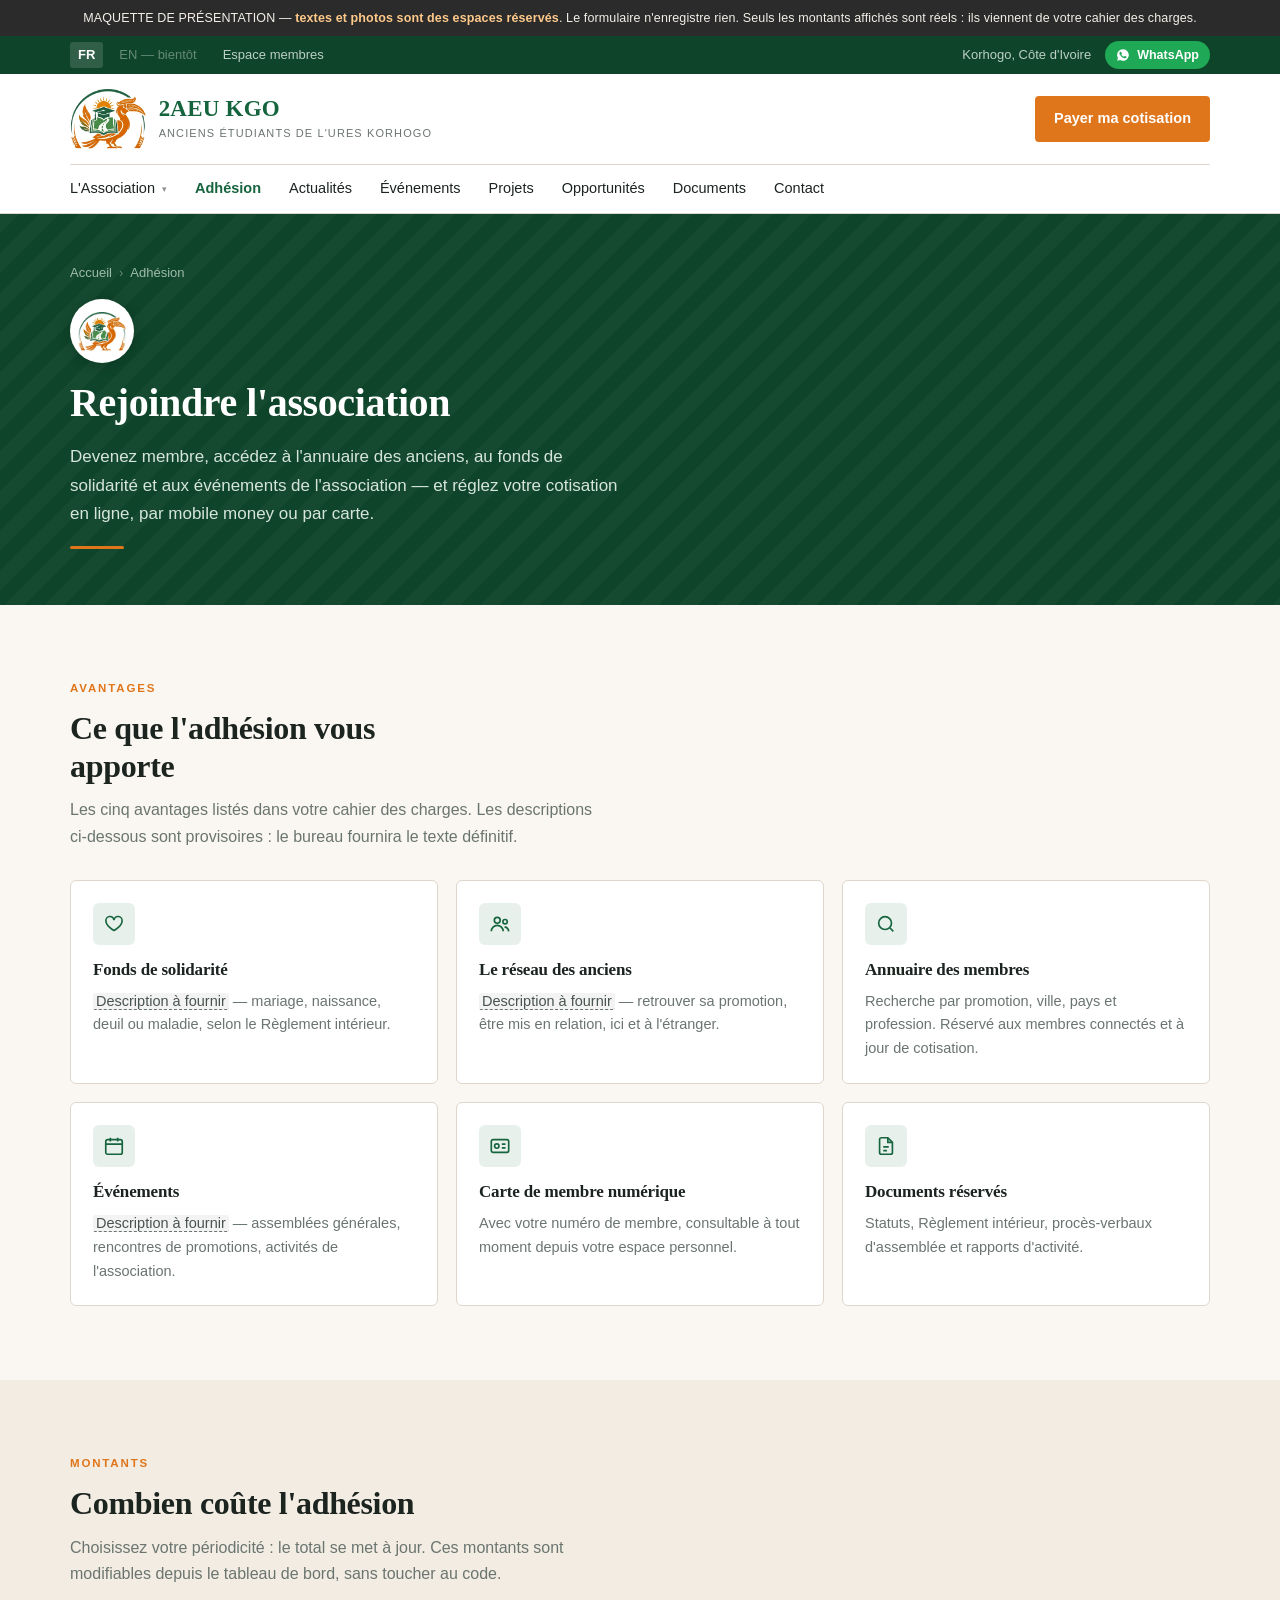
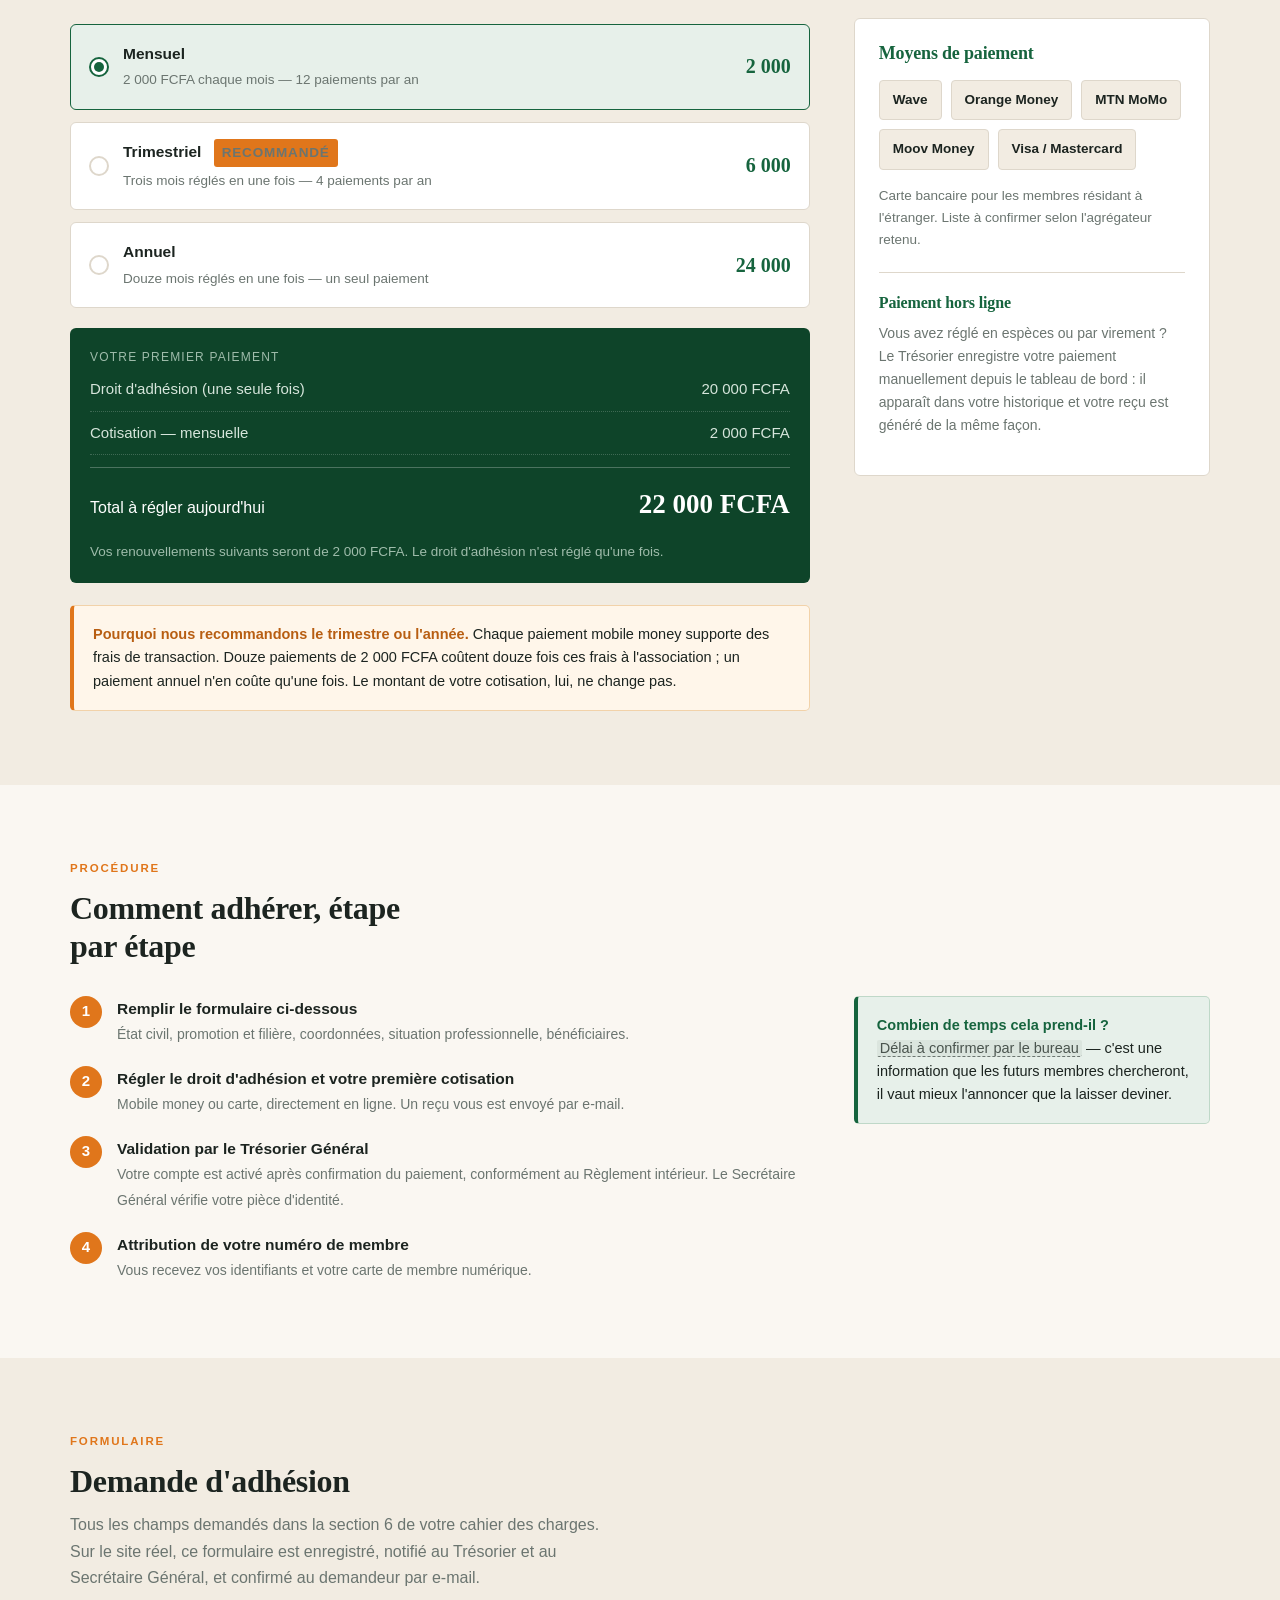
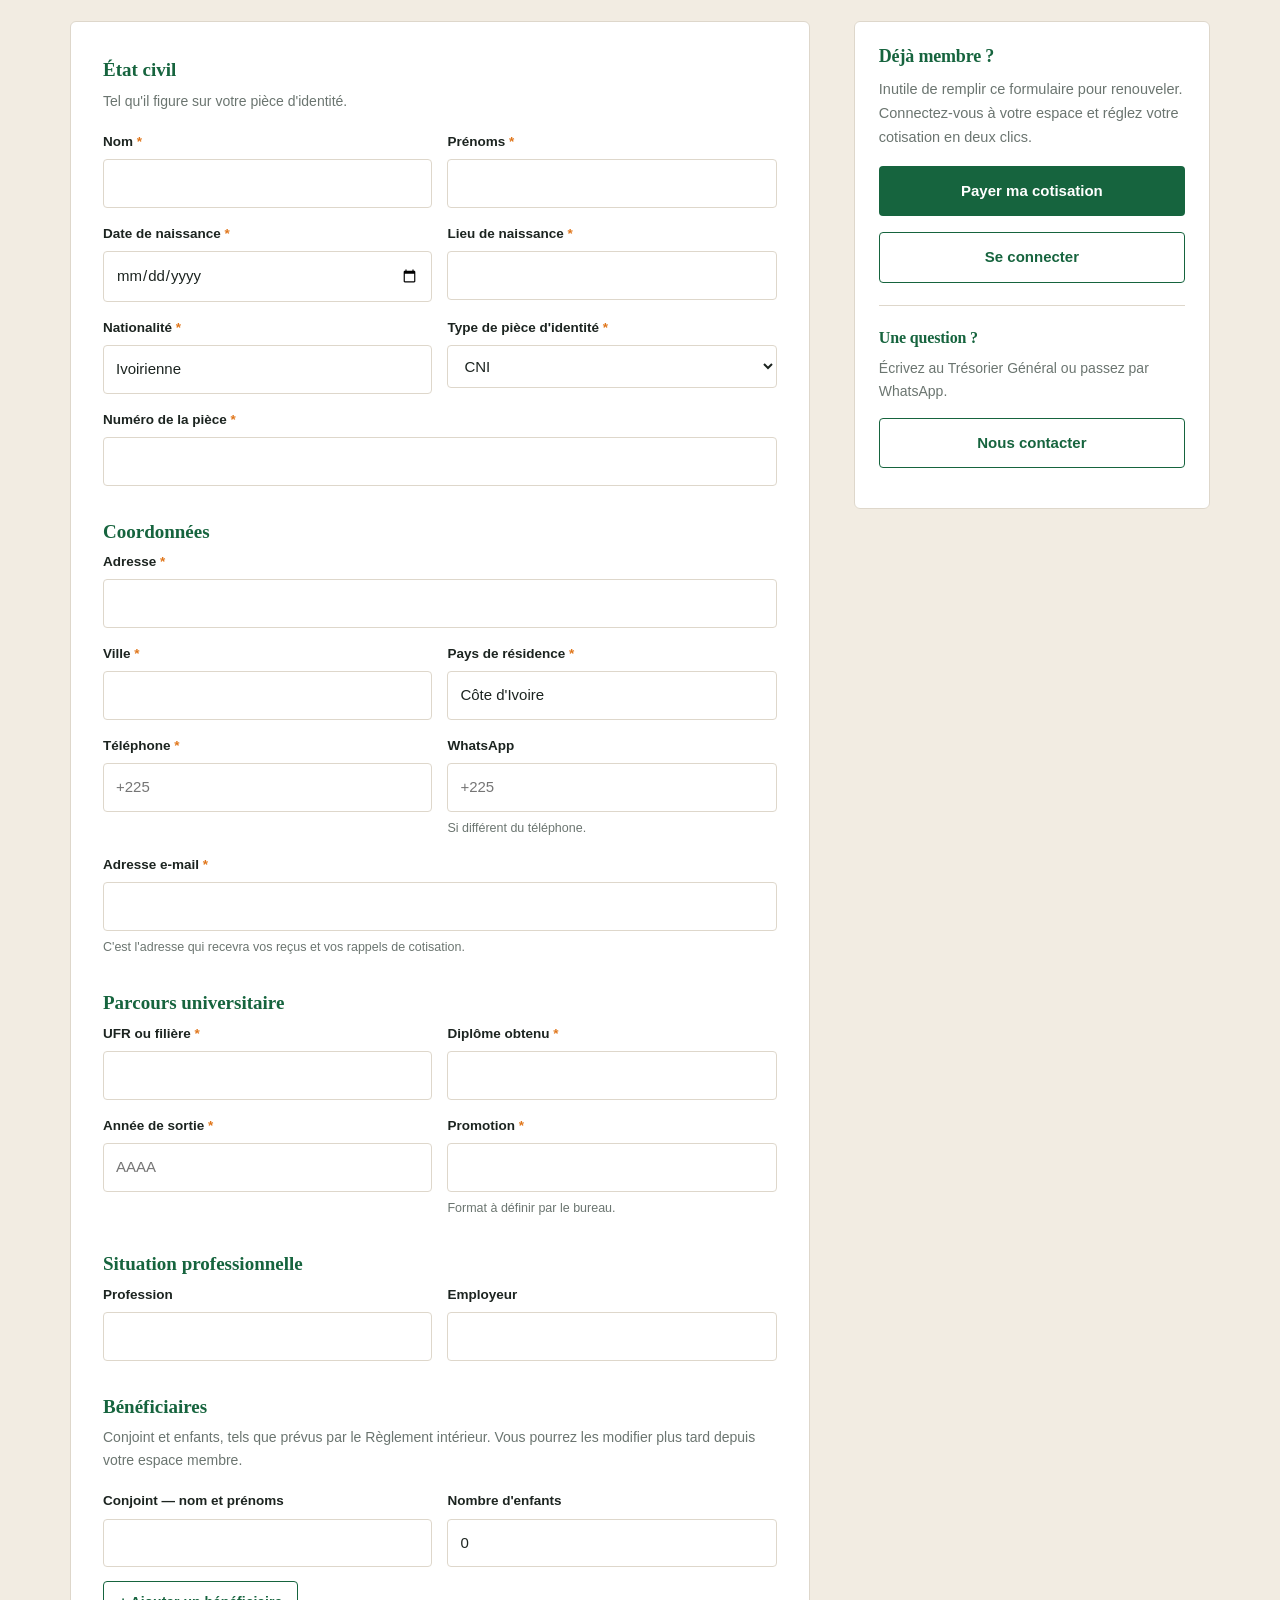
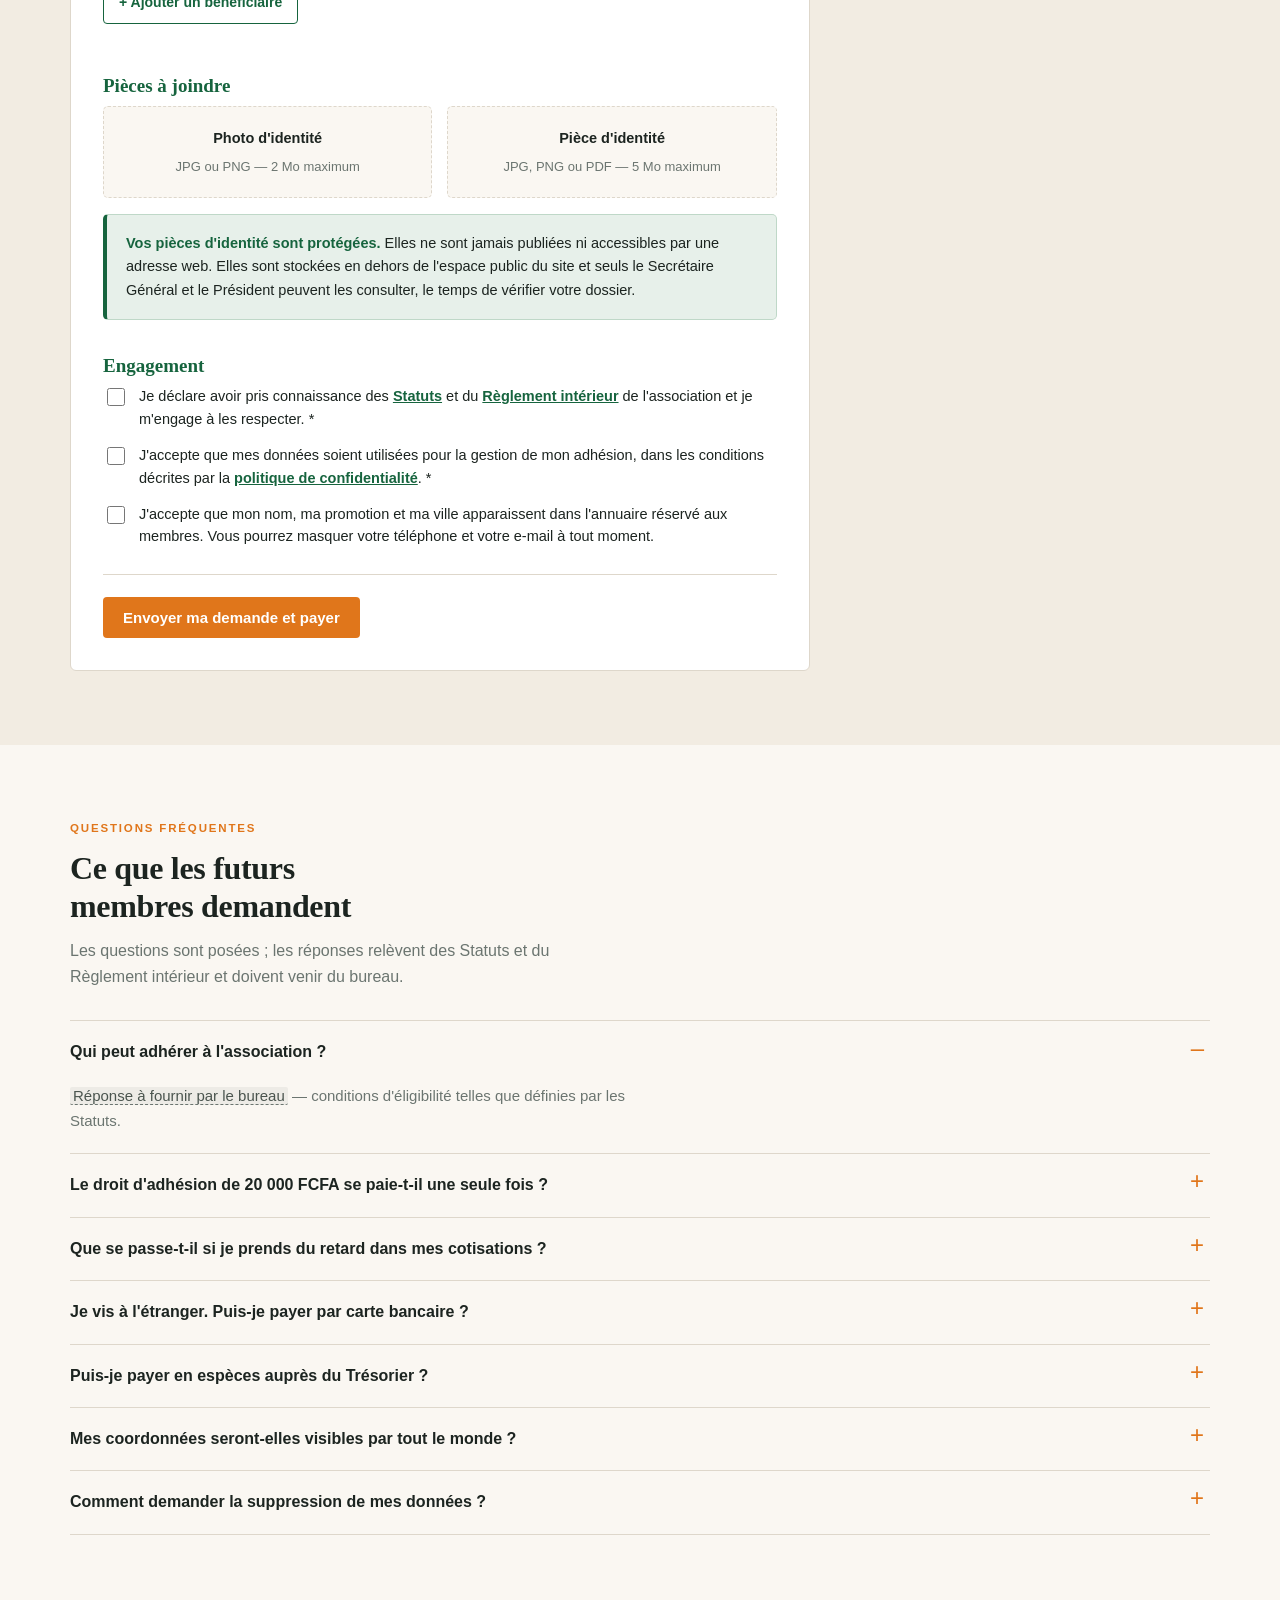
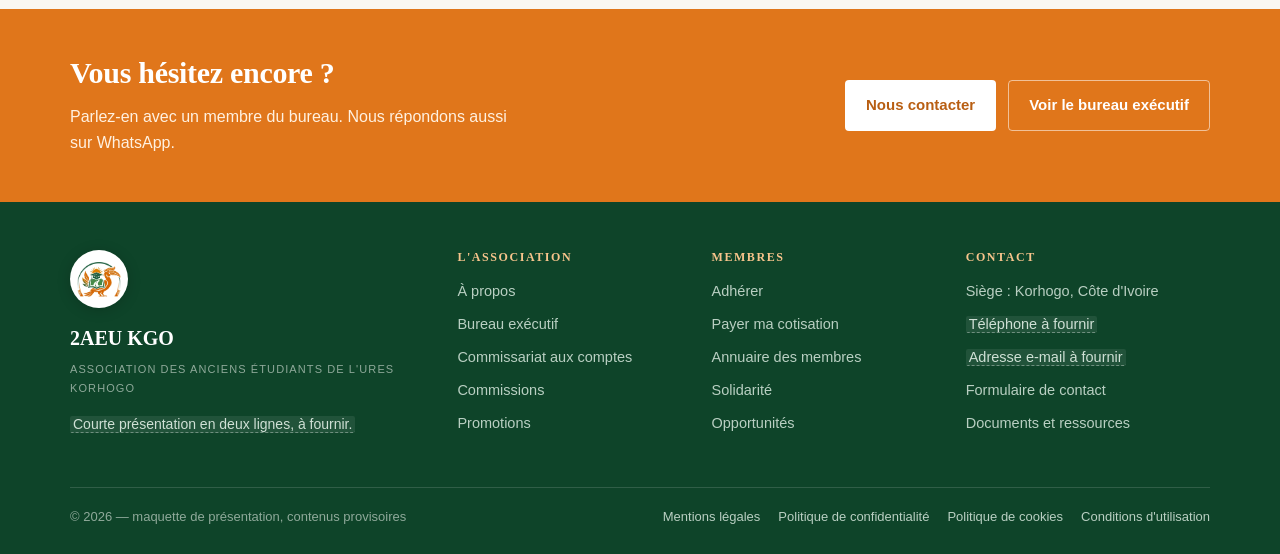
==== commit 8305dd3b: "Integration du logo officiel 2AEU KGO (embleme detoure, medaillon sur fonds sombres)" ====
--- a/adhesion.html
+++ b/adhesion.html
@@ -4,13 +4,13 @@
 <meta charset="utf-8">
 <meta name="viewport" content="width=device-width, initial-scale=1">
 <meta name="robots" content="noindex, nofollow">
-<title>Adhésion — Maquette</title>
+<title>Adhésion — 2AEU KGO</title>
 <link rel="stylesheet" href="assets/style.css">
 </head>
 <body>
 
 <div class="maquette-bar">
-  MAQUETTE DE PRÉSENTATION — <b>textes, photos et emblème sont des espaces réservés</b>. Le formulaire n'enregistre rien. Seuls les montants affichés sont réels : ils viennent de votre cahier des charges.
+  MAQUETTE DE PRÉSENTATION — <b>textes et photos sont des espaces réservés</b>. Le formulaire n'enregistre rien. Seuls les montants affichés sont réels : ils viennent de votre cahier des charges.
 </div>
 
 <div class="util">
@@ -32,20 +32,10 @@
 <header class="site">
   <div class="wrap">
     <a class="brand" href="index.html">
-      <span class="seal">
-        <svg width="46" height="46" viewBox="0 0 64 64" role="img" aria-label="Emblème provisoire">
-          <circle cx="32" cy="32" r="30" fill="#16643E"/>
-          <circle cx="32" cy="32" r="30" fill="none" stroke="#E0761B" stroke-width="3"/>
-          <circle cx="32" cy="32" r="23.5" fill="none" stroke="rgba(255,255,255,.35)" stroke-width="1" stroke-dasharray="3 4"/>
-          <path d="M17 38.5c4.5-2.6 9.5-2.6 15 0 5.5-2.6 10.5-2.6 15 0v3.2c-4.5-2.6-9.5-2.6-15 0-5.5-2.6-10.5-2.6-15 0z" fill="#fff" opacity=".92"/>
-          <path d="M17 30.5c4.5-2.6 9.5-2.6 15 0 5.5-2.6 10.5-2.6 15 0v6.4c-4.5-2.6-9.5-2.6-15 0-5.5-2.6-10.5-2.6-15 0z" fill="#fff" opacity=".55"/>
-          <path d="M32 30.5v11.7" stroke="#16643E" stroke-width="1.4"/>
-          <circle cx="32" cy="20" r="4.2" fill="#E0761B"/>
-        </svg>
-      </span>
+      <span class="seal"><img src="assets/logo-embleme.png" alt="Emblème 2AEU KGO"></span>
       <span class="brand-txt">
-        <span class="brand-name">Association des Anciens Étudiants</span>
-        <span class="brand-sub">Nom officiel à insérer — Korhogo</span>
+        <span class="brand-name">2AEU&nbsp;KGO</span>
+        <span class="brand-sub">Anciens étudiants de l'URES Korhogo</span>
       </span>
     </a>
 
@@ -70,6 +60,7 @@
 <div class="page-hero">
   <div class="wrap">
     <div class="fil"><a href="index.html">Accueil</a><span>›</span>Adhésion</div>
+    <span class="medaillon"><img src="assets/logo-embleme.png" alt="Emblème 2AEU KGO"></span>
     <h1>Rejoindre l'association</h1>
     <p class="chapo">Devenez membre, accédez à l'annuaire des anciens, au fonds de solidarité et aux événements de l'association — et réglez votre cotisation en ligne, par mobile money ou par carte.</p>
     <div class="rule"></div>
@@ -386,8 +377,9 @@
   <div class="wrap">
     <div class="f-grid">
       <div class="f-brand">
-        <div class="brand-name" style="font-family:var(--serif);font-size:18px;font-weight:700;color:#fff">Association des Anciens Étudiants</div>
-        <div class="brand-sub" style="font-size:11px;letter-spacing:.1em;text-transform:uppercase;margin-top:4px;color:#8FA99A">Nom officiel à insérer — Korhogo</div>
+        <span class="medaillon"><img src="assets/logo-embleme.png" alt="Emblème 2AEU KGO"></span>
+        <div style="font-family:var(--serif);font-size:20px;font-weight:700;color:#fff">2AEU KGO</div>
+        <div style="font-size:11px;letter-spacing:.1em;text-transform:uppercase;margin-top:5px;color:#8FA99A">Association des anciens étudiants de l'URES Korhogo</div>
         <p class="f-about"><span class="ph" style="background:rgba(255,255,255,.08);border-bottom-color:rgba(255,255,255,.35);color:#CFE0D5">Courte présentation en deux lignes, à fournir.</span></p>
       </div>
       <div>
--- a/assets/style.css
+++ b/assets/style.css
@@ -44,7 +44,7 @@
 .brand .seal{flex:0 0 auto}
 .brand-txt{min-width:0}
 .brand-name{font-family:var(--serif);font-size:19px;font-weight:700;color:var(--vert);line-height:1.15;letter-spacing:-.015em}
-.brand-sub{font-size:11px;letter-spacing:.1em;text-transform:uppercase;color:var(--gris);margin-top:3px;white-space:nowrap;overflow:hidden;text-overflow:ellipsis}
+.brand-sub{display:block;font-size:11px;letter-spacing:.1em;text-transform:uppercase;color:var(--gris);margin-top:3px;white-space:nowrap;overflow:hidden;text-overflow:ellipsis}
 nav.main{display:none}
 nav.main ul{display:flex;list-style:none;margin:0;padding:0;gap:2px}
 nav.main a{display:block;padding:9px 11px;text-decoration:none;font-size:14.5px;font-weight:500;color:var(--encre);border-radius:4px}
@@ -361,3 +361,18 @@
   .membre .infos{flex:1;min-width:0}
   .membre.vacant .portrait{border-bottom:0;border-right:1px dashed var(--ligne)}
 }
+
+/* ---------- logo réel ---------- */
+.seal img{display:block;height:60px;width:auto}
+.brand-name{display:block;font-size:23px !important;letter-spacing:.01em;line-height:1.1}
+.medaillon{display:inline-flex;align-items:center;justify-content:center;background:#fff;border-radius:50%;box-shadow:0 2px 14px rgba(0,0,0,.18)}
+.medaillon img{display:block}
+.hero .medaillon{display:flex;width:104px;height:104px;padding:11px;margin-bottom:24px}
+.hero .medaillon img{width:100%;height:auto}
+.page-hero .medaillon{display:flex;width:64px;height:64px;padding:8px;margin-bottom:16px}
+.page-hero .medaillon img{width:100%;height:auto}
+.f-brand .medaillon{display:flex;width:58px;height:58px;padding:7px;margin-bottom:14px}
+.f-brand .medaillon img{width:100%;height:auto}
+@media (min-width:700px){
+  .hero .medaillon{width:124px;height:124px;padding:13px}
+}
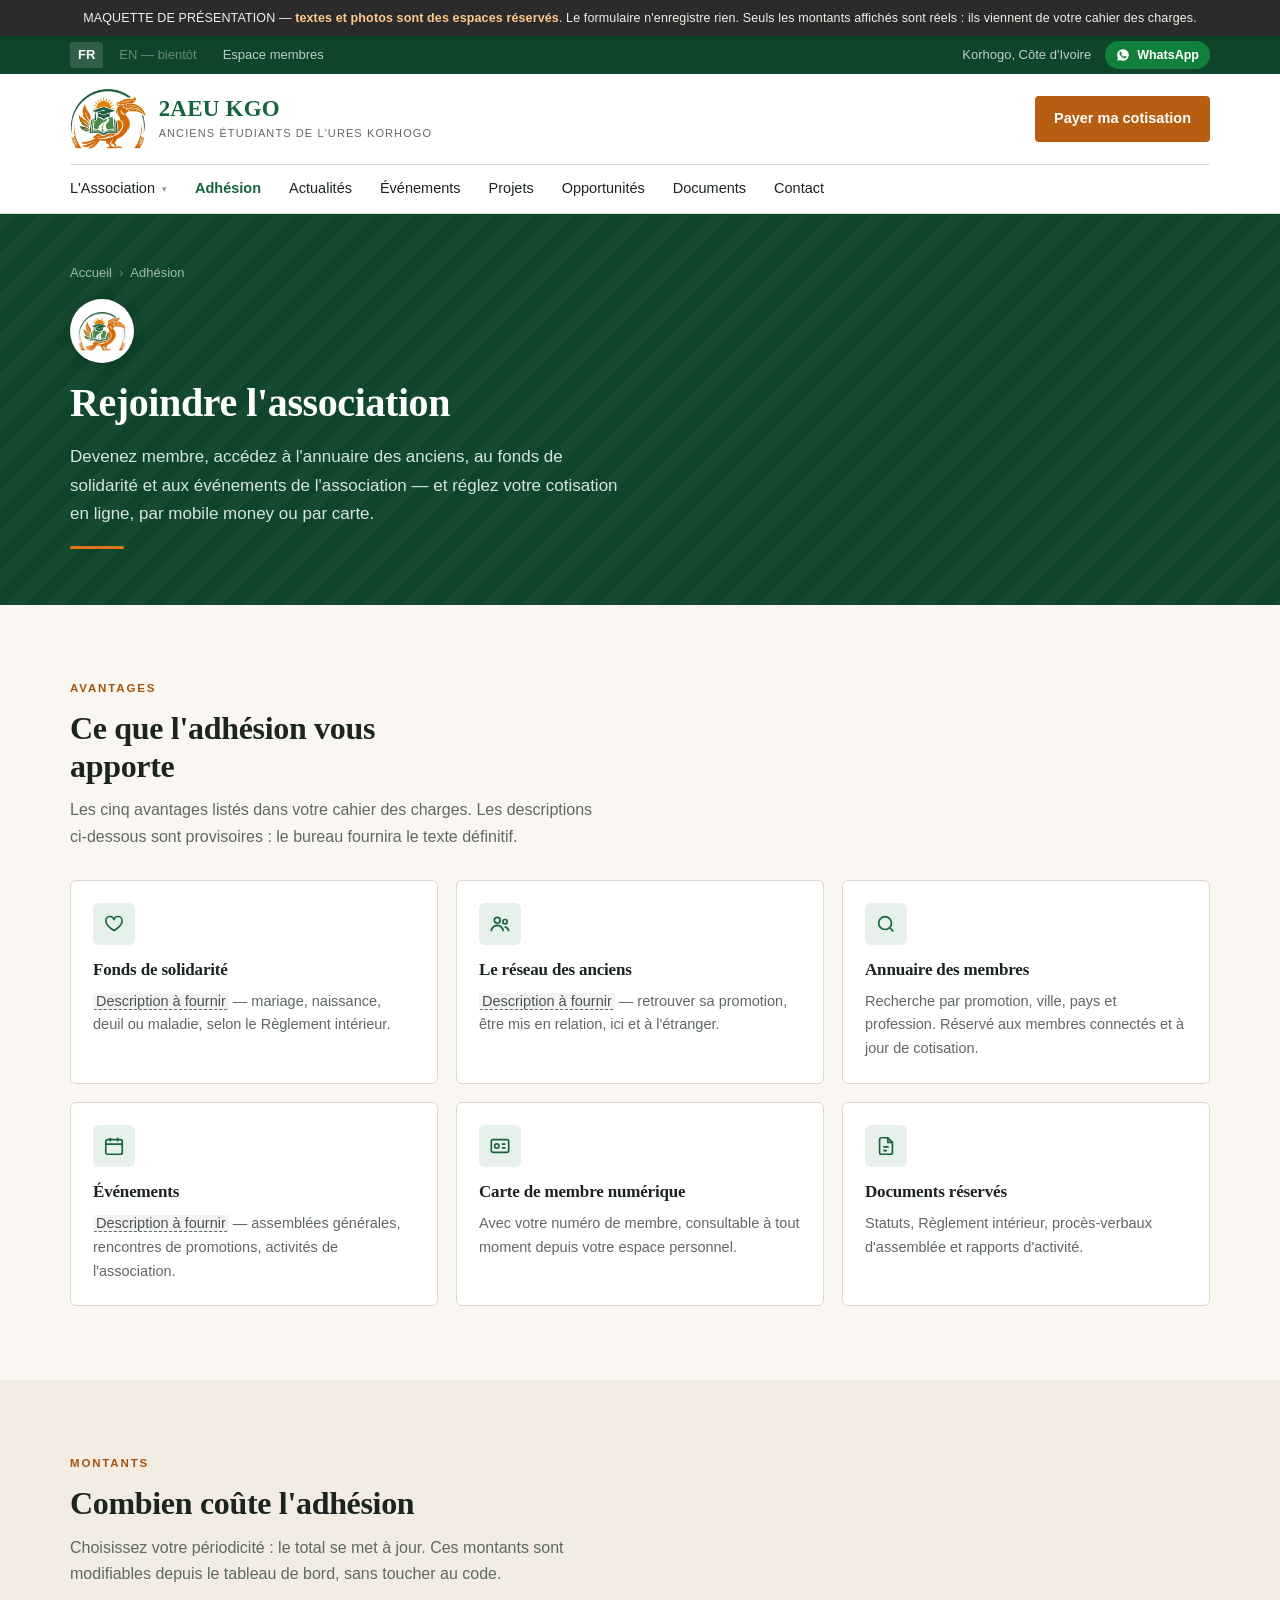
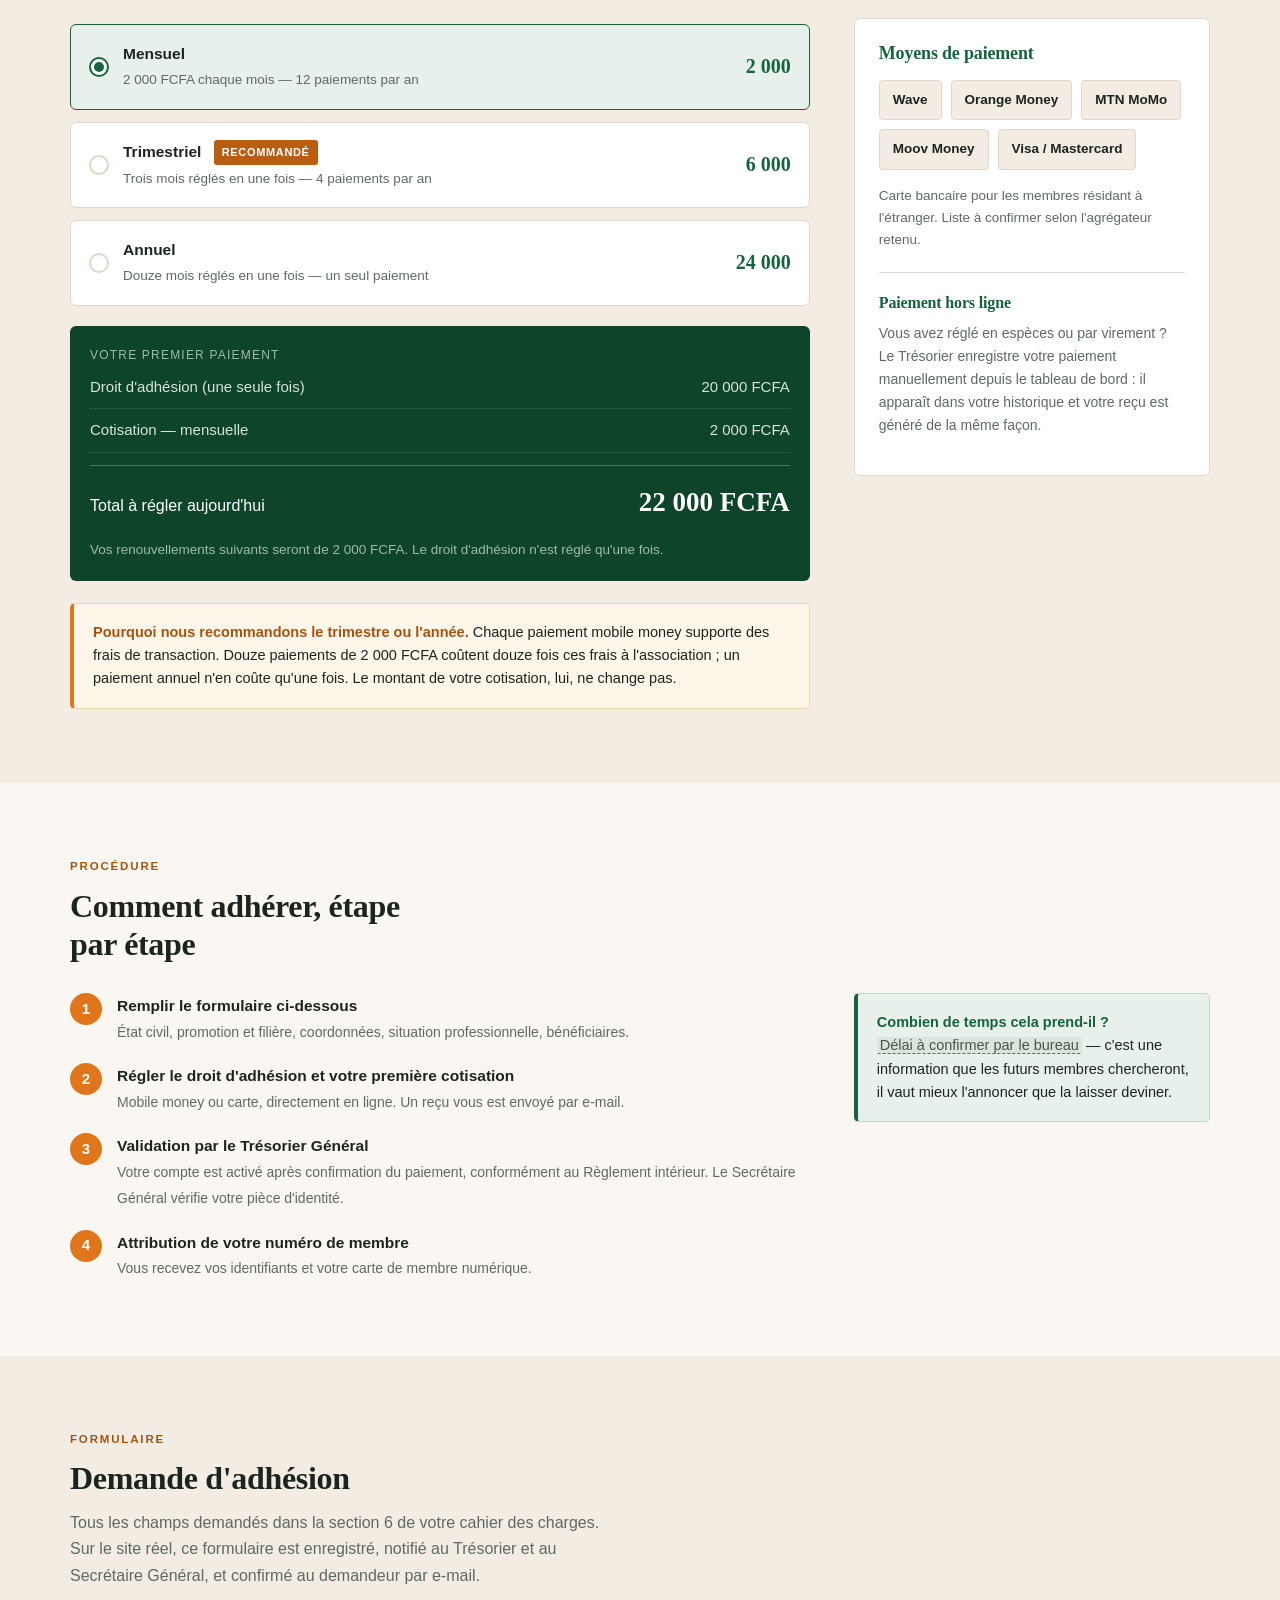
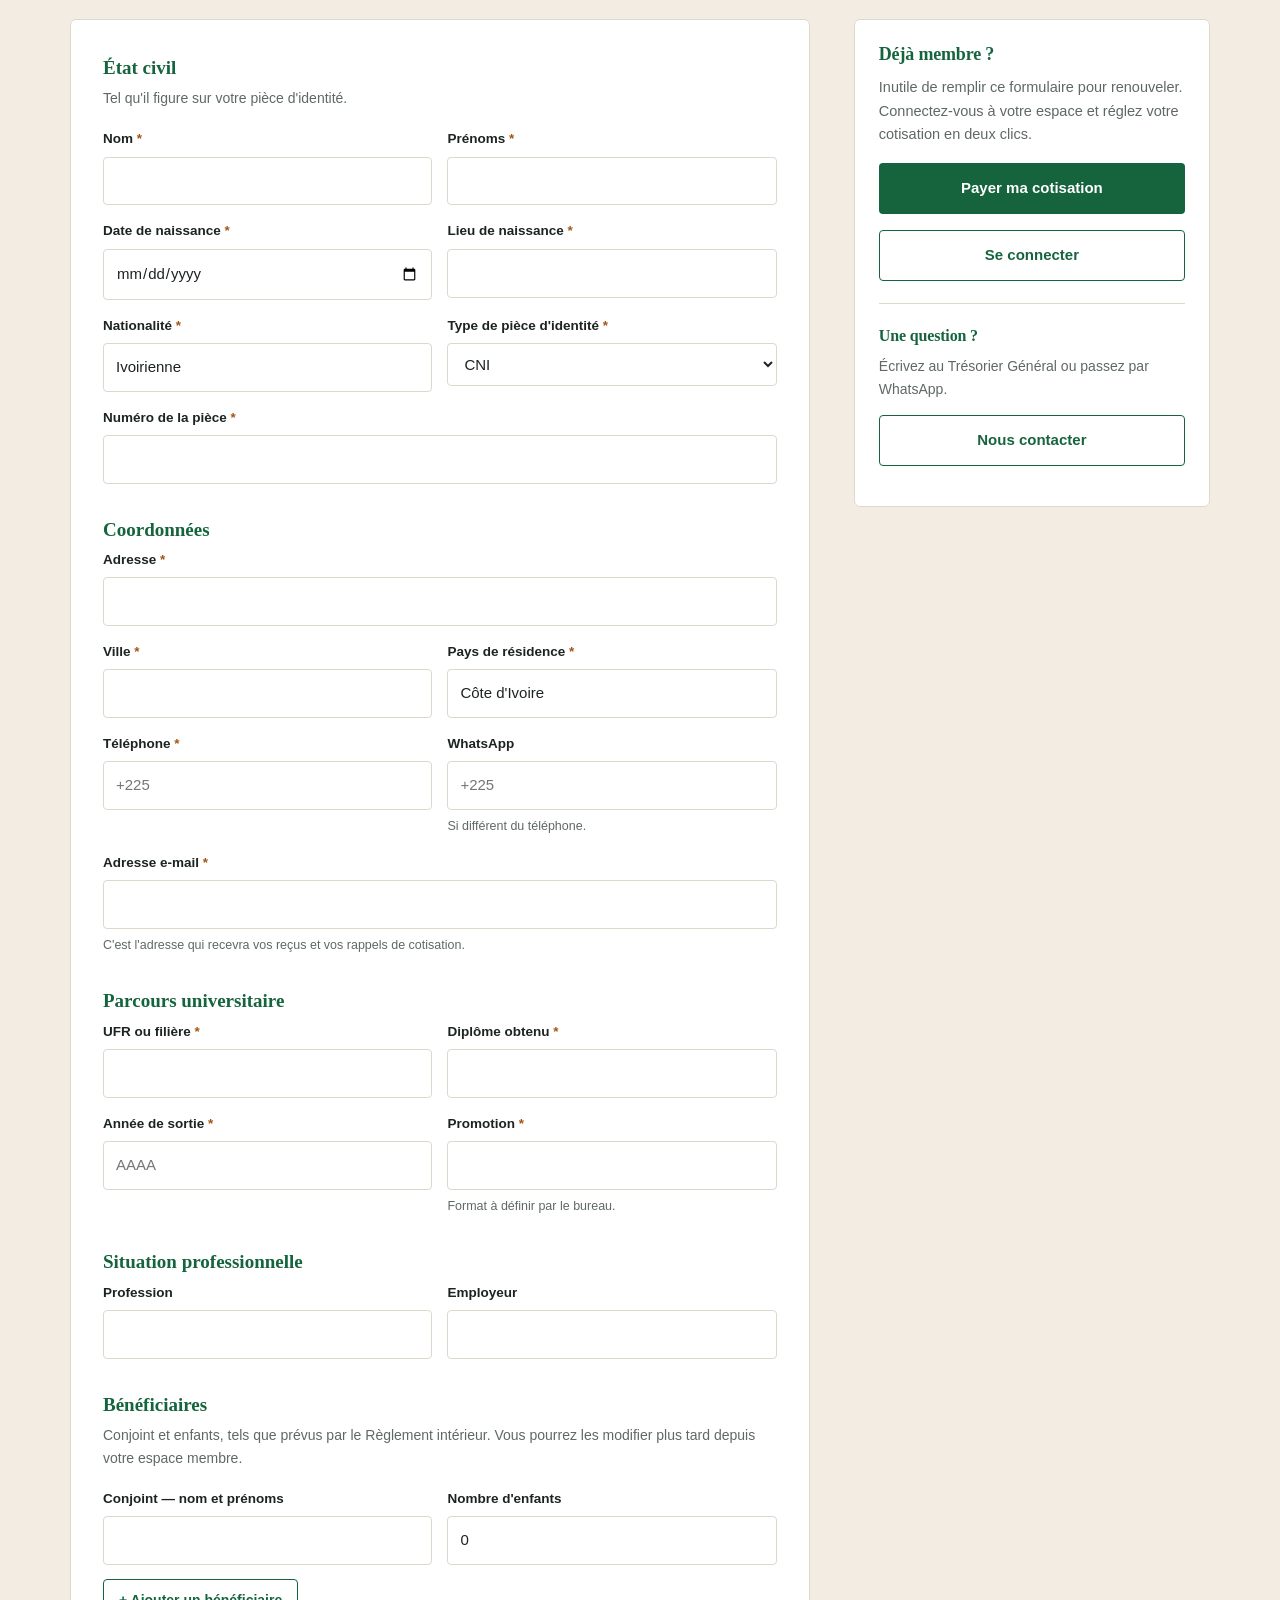
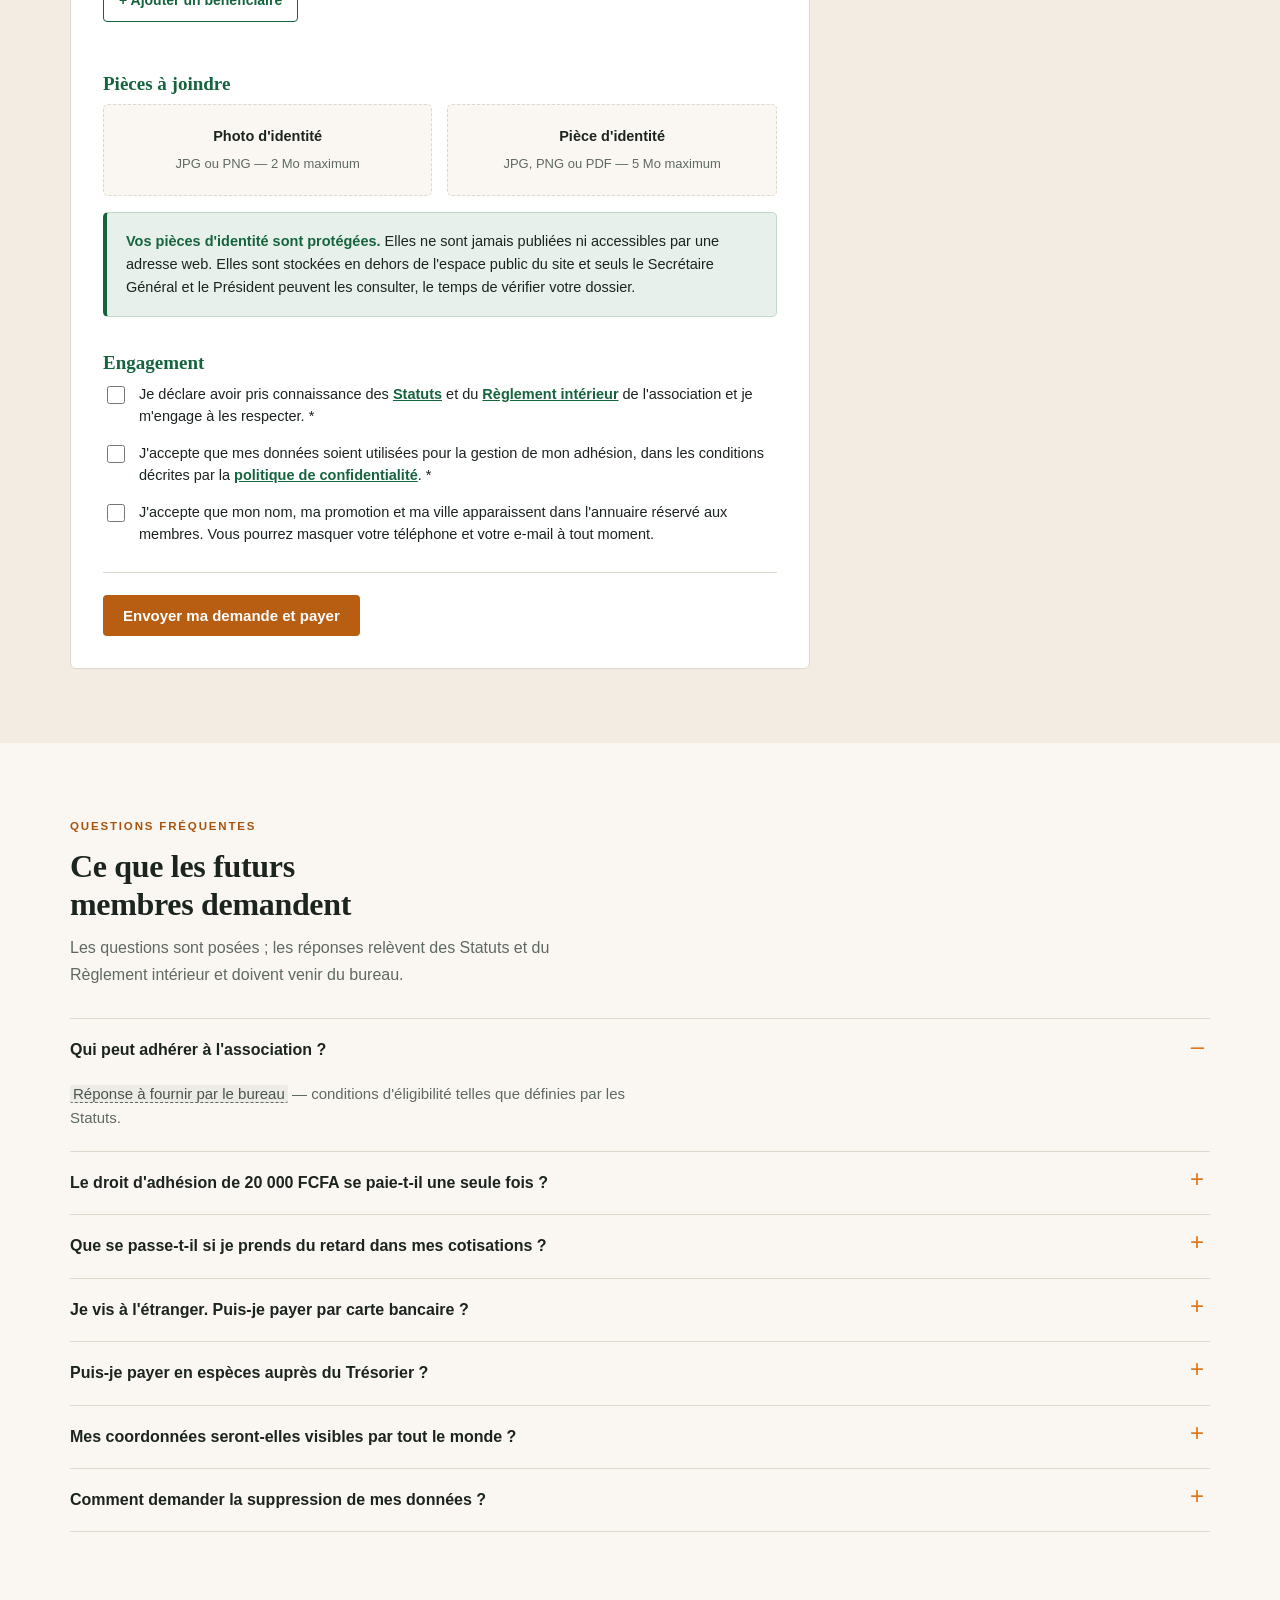
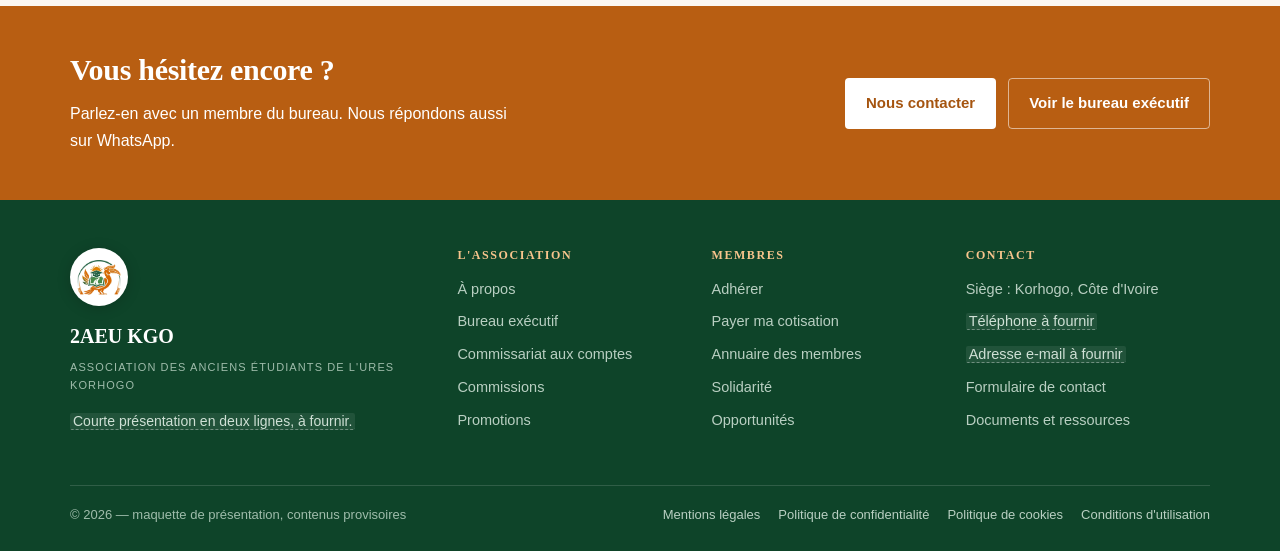
==== commit 8fbc68c1: "Charte graphique (palette + typographie), logo en reserve, corrections de contraste WCAG AA" ====
--- a/adhesion.html
+++ b/adhesion.html
@@ -379,7 +379,7 @@
       <div class="f-brand">
         <span class="medaillon"><img src="assets/logo-embleme.png" alt="Emblème 2AEU KGO"></span>
         <div style="font-family:var(--serif);font-size:20px;font-weight:700;color:#fff">2AEU KGO</div>
-        <div style="font-size:11px;letter-spacing:.1em;text-transform:uppercase;margin-top:5px;color:#8FA99A">Association des anciens étudiants de l'URES Korhogo</div>
+        <div style="font-size:11px;letter-spacing:.1em;text-transform:uppercase;margin-top:5px;color:#9FBCAB">Association des anciens étudiants de l'URES Korhogo</div>
         <p class="f-about"><span class="ph" style="background:rgba(255,255,255,.08);border-bottom-color:rgba(255,255,255,.35);color:#CFE0D5">Courte présentation en deux lignes, à fournir.</span></p>
       </div>
       <div>
--- a/assets/style.css
+++ b/assets/style.css
@@ -4,10 +4,13 @@
   --vert-clair:#E7F0EA;
   --orange:#E0761B;
   --orange-fonce:#B85E12;
+  --orange-texte:#A5540F;
+  --orange-btn:#B85E12;
+  --orange-btn-h:#9C4E0D;
   --creme:#FAF7F2;
   --creme-2:#F2ECE2;
   --encre:#1C2420;
-  --gris:#6B7570;
+  --gris:#5F6963;
   --ligne:#DED7CB;
   --serif:"Iowan Old Style","Palatino Linotype",Palatino,Georgia,"Times New Roman",serif;
   --sans:-apple-system,BlinkMacSystemFont,"Segoe UI",Roboto,"Helvetica Neue",Arial,sans-serif;
@@ -35,7 +38,7 @@
 .lang .on{background:rgba(255,255,255,.14);color:#fff;font-weight:600}
 .lang .off{opacity:.45}
 .util-right{display:flex;align-items:center;gap:14px}
-.wa{display:inline-flex;align-items:center;gap:7px;background:#1FA855;color:#fff !important;padding:4px 11px;border-radius:100px;font-weight:600;font-size:12.5px;opacity:1 !important}
+.wa{display:inline-flex;align-items:center;gap:7px;background:#12803D;color:#fff !important;padding:4px 11px;border-radius:100px;font-weight:600;font-size:12.5px;opacity:1 !important}
 
 /* ---------- entête ---------- */
 header.site{background:#fff;border-bottom:1px solid var(--ligne);position:sticky;top:0;z-index:40}
@@ -51,8 +54,8 @@
 nav.main a:hover{background:var(--vert-clair);color:var(--vert)}
 nav.main .caret{font-size:9px;opacity:.5;margin-left:3px;vertical-align:middle}
 .btn{display:inline-block;text-decoration:none;font-weight:600;border-radius:4px;padding:12px 20px;font-size:15px;text-align:center;border:1.5px solid transparent;transition:background .15s,color .15s}
-.btn-or{background:var(--orange);color:#fff}
-.btn-or:hover{background:var(--orange-fonce)}
+.btn-or{background:var(--orange-btn);color:#fff}
+.btn-or:hover{background:var(--orange-btn-h)}
 .btn-vert{background:var(--vert);color:#fff}
 .btn-vert:hover{background:var(--vert-fonce)}
 .btn-ghost{border-color:rgba(255,255,255,.55);color:#fff}
@@ -87,13 +90,13 @@
 .chiffre{padding:26px 16px;text-align:center;border-right:1px solid var(--ligne);border-bottom:1px solid var(--ligne)}
 .chiffre:nth-child(2n){border-right:0}
 .chiffre .n{font-family:var(--serif);font-size:36px;font-weight:700;color:var(--vert);line-height:1;letter-spacing:-.02em}
-.chiffre .n.vide{color:var(--ligne)}
+.chiffre .n.vide{color:#94896F}
 .chiffre .l{font-size:12.5px;letter-spacing:.09em;text-transform:uppercase;color:var(--gris);margin-top:9px}
 
 /* ---------- sections ---------- */
 section{padding:56px 0}
 .sec-head{margin-bottom:30px}
-.sec-kicker{font-size:11.5px;letter-spacing:.16em;text-transform:uppercase;color:var(--orange);font-weight:700;margin-bottom:11px}
+.sec-kicker{font-size:11.5px;letter-spacing:.16em;text-transform:uppercase;color:var(--orange-texte);font-weight:700;margin-bottom:11px}
 .sec-head h2{font-size:27px;max-width:22ch}
 .sec-head p{color:var(--gris);margin:12px 0 0;max-width:60ch}
 .rule{width:54px;height:3px;background:var(--orange);border-radius:2px;margin-top:16px}
@@ -120,12 +123,12 @@
 .card .img{aspect-ratio:16/10;background:
   repeating-linear-gradient(135deg,#EDE6DA 0 12px,#E6DED0 12px 24px);
   display:flex;align-items:center;justify-content:center;position:relative}
-.card .img .tag{font-size:10.5px;letter-spacing:.1em;text-transform:uppercase;color:#9A9082;border:1px dashed #C9BFAE;padding:5px 10px;border-radius:3px;background:rgba(255,255,255,.6)}
+.card .img .tag{font-size:10.5px;letter-spacing:.1em;text-transform:uppercase;color:#7A7165;border:1px dashed #C9BFAE;padding:5px 10px;border-radius:3px;background:rgba(255,255,255,.6)}
 .card .body{padding:19px 20px 22px;flex:1;display:flex;flex-direction:column}
 .cat{display:inline-block;align-self:flex-start;font-size:11px;letter-spacing:.09em;text-transform:uppercase;font-weight:700;color:var(--vert);background:var(--vert-clair);padding:4px 9px;border-radius:3px;margin-bottom:12px}
 .card h3{font-size:18px;line-height:1.3}
 .meta{font-size:13px;color:var(--gris);margin-top:11px}
-.card .more{margin-top:14px;font-size:14px;font-weight:600;color:var(--orange);text-decoration:none}
+.card .more{margin-top:14px;font-size:14px;font-weight:600;color:var(--orange-texte);text-decoration:none}
 .news-foot{margin-top:28px}
 
 /* événement */
@@ -168,20 +171,20 @@
 .proj h3{font-size:19px}
 .proj p{font-size:14.5px;color:var(--gris);margin:11px 0 0}
 .proj .kpi{margin-top:18px;padding-top:15px;border-top:1px dotted var(--ligne);display:flex;gap:22px}
-.proj .kpi div .n{font-family:var(--serif);font-size:23px;font-weight:700;color:var(--ligne)}
+.proj .kpi div .n{font-family:var(--serif);font-size:23px;font-weight:700;color:#94896F}
 .proj .kpi div .l{font-size:11.5px;letter-spacing:.08em;text-transform:uppercase;color:var(--gris)}
 
 /* partenaires */
 .partenaires{background:#fff;border-top:1px solid var(--ligne);border-bottom:1px solid var(--ligne);padding:44px 0}
 .logos{display:grid;grid-template-columns:repeat(2,1fr);gap:14px;margin-top:24px}
-.logo-slot{height:74px;border:1px dashed var(--ligne);border-radius:5px;display:flex;align-items:center;justify-content:center;font-size:11px;letter-spacing:.09em;text-transform:uppercase;color:#A99E8D;background:var(--creme)}
+.logo-slot{height:74px;border:1px dashed var(--ligne);border-radius:5px;display:flex;align-items:center;justify-content:center;font-size:11px;letter-spacing:.09em;text-transform:uppercase;color:#7A7165;background:#fff}
 
 /* bande finale */
-.bande{background:var(--orange);color:#fff;padding:46px 0}
+.bande{background:var(--orange-btn);color:#fff;padding:46px 0}
 .bande h2{font-size:26px;color:#fff;max-width:20ch}
-.bande p{margin:13px 0 0;max-width:52ch;color:#FFF1E1}
+.bande p{margin:13px 0 0;max-width:52ch;color:#fff}
 .bande .acts{display:flex;flex-wrap:wrap;gap:12px;margin-top:24px}
-.bande .btn-white{background:#fff;color:var(--orange-fonce)}
+.bande .btn-white{background:#fff;color:var(--orange-texte)}
 .bande .btn-white:hover{background:#FFF3E6}
 
 /* pied */
@@ -193,12 +196,12 @@
 footer a{text-decoration:none;color:#B9CFC2}
 footer a:hover{color:#fff}
 .f-brand .brand-name{color:#fff}
-.f-brand .brand-sub{color:#8FA99A}
+.f-brand .brand-sub{color:#9FBCAB}
 .f-about{margin-top:16px;font-size:14px;line-height:1.6}
 .f-social{display:flex;gap:9px;margin-top:18px}
 .f-social a{width:36px;height:36px;border:1px solid rgba(255,255,255,.2);border-radius:50%;display:flex;align-items:center;justify-content:center}
 .f-social a:hover{background:rgba(255,255,255,.1)}
-.f-bottom{margin-top:38px;border-top:1px solid rgba(255,255,255,.14);padding:18px 0 26px;font-size:13px;display:flex;flex-wrap:wrap;gap:8px 20px;justify-content:space-between;color:#8FA99A}
+.f-bottom{margin-top:38px;border-top:1px solid rgba(255,255,255,.14);padding:18px 0 26px;font-size:13px;display:flex;flex-wrap:wrap;gap:8px 20px;justify-content:space-between;color:#9FBCAB}
 .f-bottom ul{display:flex;flex-wrap:wrap;gap:8px 18px}
 .f-bottom li{margin:0}
 
@@ -254,7 +257,7 @@
 
 /* encadré d'information */
 .notice{background:#FFF6EA;border:1px solid #F2D2A9;border-left:4px solid var(--orange);border-radius:5px;padding:17px 19px;font-size:14.5px;line-height:1.6}
-.notice strong{color:var(--orange-fonce)}
+.notice strong{color:var(--orange-texte)}
 .notice.vert{background:var(--vert-clair);border-color:#BFD8C8;border-left-color:var(--vert)}
 .notice.vert strong{color:var(--vert)}
 .notice + .notice{margin-top:14px}
@@ -280,7 +283,8 @@
 .freq .txt b{display:block;font-size:15.5px}
 .freq .txt span{font-size:13.5px;color:var(--gris)}
 .freq .prix{font-family:var(--serif);font-size:20px;font-weight:700;color:var(--vert);white-space:nowrap}
-.badge-eco{display:inline-block;font-size:11px;font-weight:700;letter-spacing:.06em;text-transform:uppercase;background:var(--orange);color:#fff;padding:3px 8px;border-radius:3px;margin-left:8px;vertical-align:middle}
+.freq .txt .badge-eco,
+.badge-eco{display:inline-block;font-size:11px;font-weight:700;letter-spacing:.06em;text-transform:uppercase;background:var(--orange-btn);color:#fff;padding:3px 8px;border-radius:3px;margin-left:8px;vertical-align:middle}
 .total{margin-top:20px;background:var(--vert-fonce);color:#fff;border-radius:6px;padding:20px}
 .total .l{font-size:12px;letter-spacing:.1em;text-transform:uppercase;color:#9FBCAB}
 .total .ligne{display:flex;justify-content:space-between;gap:14px;padding:9px 0;font-size:15px;color:#D6E5DB;border-bottom:1px dotted rgba(255,255,255,.2)}
@@ -297,7 +301,7 @@
 .fgrid{display:grid;gap:15px}
 .f{display:flex;flex-direction:column;gap:6px}
 .f label{font-size:13.5px;font-weight:600}
-.f .req{color:var(--orange)}
+.f .req{color:var(--orange-texte)}
 .f input,.f select{font:inherit;font-size:15px;padding:11px 12px;border:1px solid var(--ligne);border-radius:4px;background:#fff;color:var(--encre);width:100%}
 .f input:focus,.f select:focus{outline:2px solid var(--vert);outline-offset:0;border-color:var(--vert)}
 .f .aide{font-size:12.5px;color:var(--gris)}
@@ -331,19 +335,19 @@
 .board-grid{display:grid;gap:20px}
 .membre{background:#fff;border:1px solid var(--ligne);border-radius:6px;overflow:hidden;display:flex;flex-direction:column}
 .membre .portrait{aspect-ratio:4/5;background:repeating-linear-gradient(135deg,#EDE6DA 0 12px,#E6DED0 12px 24px);display:flex;align-items:center;justify-content:center;position:relative}
-.membre .portrait .lbl{font-size:10.5px;letter-spacing:.09em;text-transform:uppercase;color:#9A9082;border:1px dashed #C9BFAE;background:rgba(255,255,255,.65);padding:5px 10px;border-radius:3px}
+.membre .portrait .lbl{font-size:10.5px;letter-spacing:.09em;text-transform:uppercase;color:#7A7165;border:1px dashed #C9BFAE;background:rgba(255,255,255,.65);padding:5px 10px;border-radius:3px}
 .membre .infos{padding:17px 18px 20px;flex:1;display:flex;flex-direction:column}
 .membre .poste{font-size:11px;letter-spacing:.09em;text-transform:uppercase;font-weight:700;color:#fff;background:var(--vert);align-self:flex-start;padding:4px 9px;border-radius:3px;margin-bottom:11px}
-.membre .poste.adj{background:#7E9C8B}
+.membre .poste.adj{background:#55705F}
 .membre .nom{font-family:var(--serif);font-size:18px;font-weight:700;line-height:1.25}
 .membre .bio{font-size:14px;color:var(--gris);margin-top:9px;flex:1}
 .membre .liens{margin-top:14px;padding-top:13px;border-top:1px dotted var(--ligne);display:flex;gap:10px}
 .membre .liens a{width:32px;height:32px;border:1px solid var(--ligne);border-radius:50%;display:flex;align-items:center;justify-content:center;color:var(--gris)}
 .membre.vacant{border-style:dashed;background:var(--creme-2)}
 .membre.vacant .portrait{background:none;border-bottom:1px dashed var(--ligne)}
-.membre.vacant .portrait .lbl{border-color:var(--orange);color:var(--orange-fonce);background:#FFF6EA}
-.membre.vacant .poste{background:var(--orange)}
-.membre.vacant .nom{color:var(--orange-fonce)}
+.membre.vacant .portrait .lbl{border-color:var(--orange);color:var(--orange-texte);background:#FFF6EA}
+.membre.vacant .poste{background:var(--orange-btn)}
+.membre.vacant .nom{color:var(--orange-texte)}
 
 @media (min-width:700px){
   .page-hero .wrap{padding:48px 20px 56px}
@@ -376,3 +380,33 @@
 @media (min-width:700px){
   .hero .medaillon{width:124px;height:124px;padding:13px}
 }
+
+/* .ph par défaut est pensé pour les fonds clairs — version fond sombre */
+.hero .ph,.page-hero .ph{background:rgba(255,255,255,.14);border-bottom-color:rgba(255,255,255,.5);color:#EAF3ED}
+
+/* ================= CHARTE GRAPHIQUE ================= */
+.sw-groupe{margin-bottom:38px}
+.sw-groupe h3{font-size:19px;color:var(--vert);margin-bottom:4px}
+.sw-groupe .note{font-size:14px;color:var(--gris);margin:0 0 18px;max-width:62ch}
+.sw-grid{display:grid;gap:14px;grid-template-columns:repeat(auto-fill,minmax(158px,1fr))}
+.sw{border:1px solid var(--ligne);border-radius:6px;overflow:hidden;background:#fff}
+.sw .pastille{height:78px;display:flex;align-items:flex-end;justify-content:flex-end;padding:8px}
+.sw .etoile{font-size:11px;font-weight:700;letter-spacing:.06em;background:rgba(255,255,255,.92);color:#1C2420;padding:3px 7px;border-radius:3px}
+.sw .meta2{padding:11px 12px 13px}
+.sw .nom2{font-size:13.5px;font-weight:600;line-height:1.3}
+.sw .hex{font-family:ui-monospace,SFMono-Regular,Menlo,Consolas,monospace;font-size:12.5px;color:var(--gris);margin-top:4px;text-transform:uppercase}
+.sw .ct{font-size:11.5px;color:var(--gris);margin-top:7px;border-top:1px dotted var(--ligne);padding-top:7px}
+.sw .ct b{color:var(--vert)}
+.regle{display:grid;gap:14px;margin-top:8px}
+.regle .r{display:flex;gap:13px;align-items:flex-start;background:#fff;border:1px solid var(--ligne);border-left:4px solid var(--vert);border-radius:5px;padding:15px 17px}
+.regle .r.non{border-left-color:#A32C22}
+.regle .r .ico2{flex:0 0 auto;width:22px;height:22px;border-radius:50%;display:flex;align-items:center;justify-content:center;font-size:13px;font-weight:700;color:#fff;background:var(--vert);margin-top:1px}
+.regle .r.non .ico2{background:#A32C22}
+.regle .r p{margin:0;font-size:14.5px;line-height:1.6}
+.regle .r code{font-family:ui-monospace,SFMono-Regular,Menlo,Consolas,monospace;font-size:13px;background:var(--creme-2);padding:1px 5px;border-radius:3px}
+.demo-btn{display:flex;gap:12px;flex-wrap:wrap;margin-top:16px}
+.echelle{border:1px solid var(--ligne);border-radius:6px;background:#fff;overflow:hidden}
+.echelle .lg{display:grid;grid-template-columns:110px 1fr;gap:16px;padding:15px 18px;border-bottom:1px solid var(--ligne);align-items:baseline}
+.echelle .lg:last-child{border-bottom:0}
+.echelle .tag2{font-size:11.5px;letter-spacing:.08em;text-transform:uppercase;color:var(--gris);font-weight:600}
+.echelle .ex{min-width:0;overflow:hidden;text-overflow:ellipsis}
